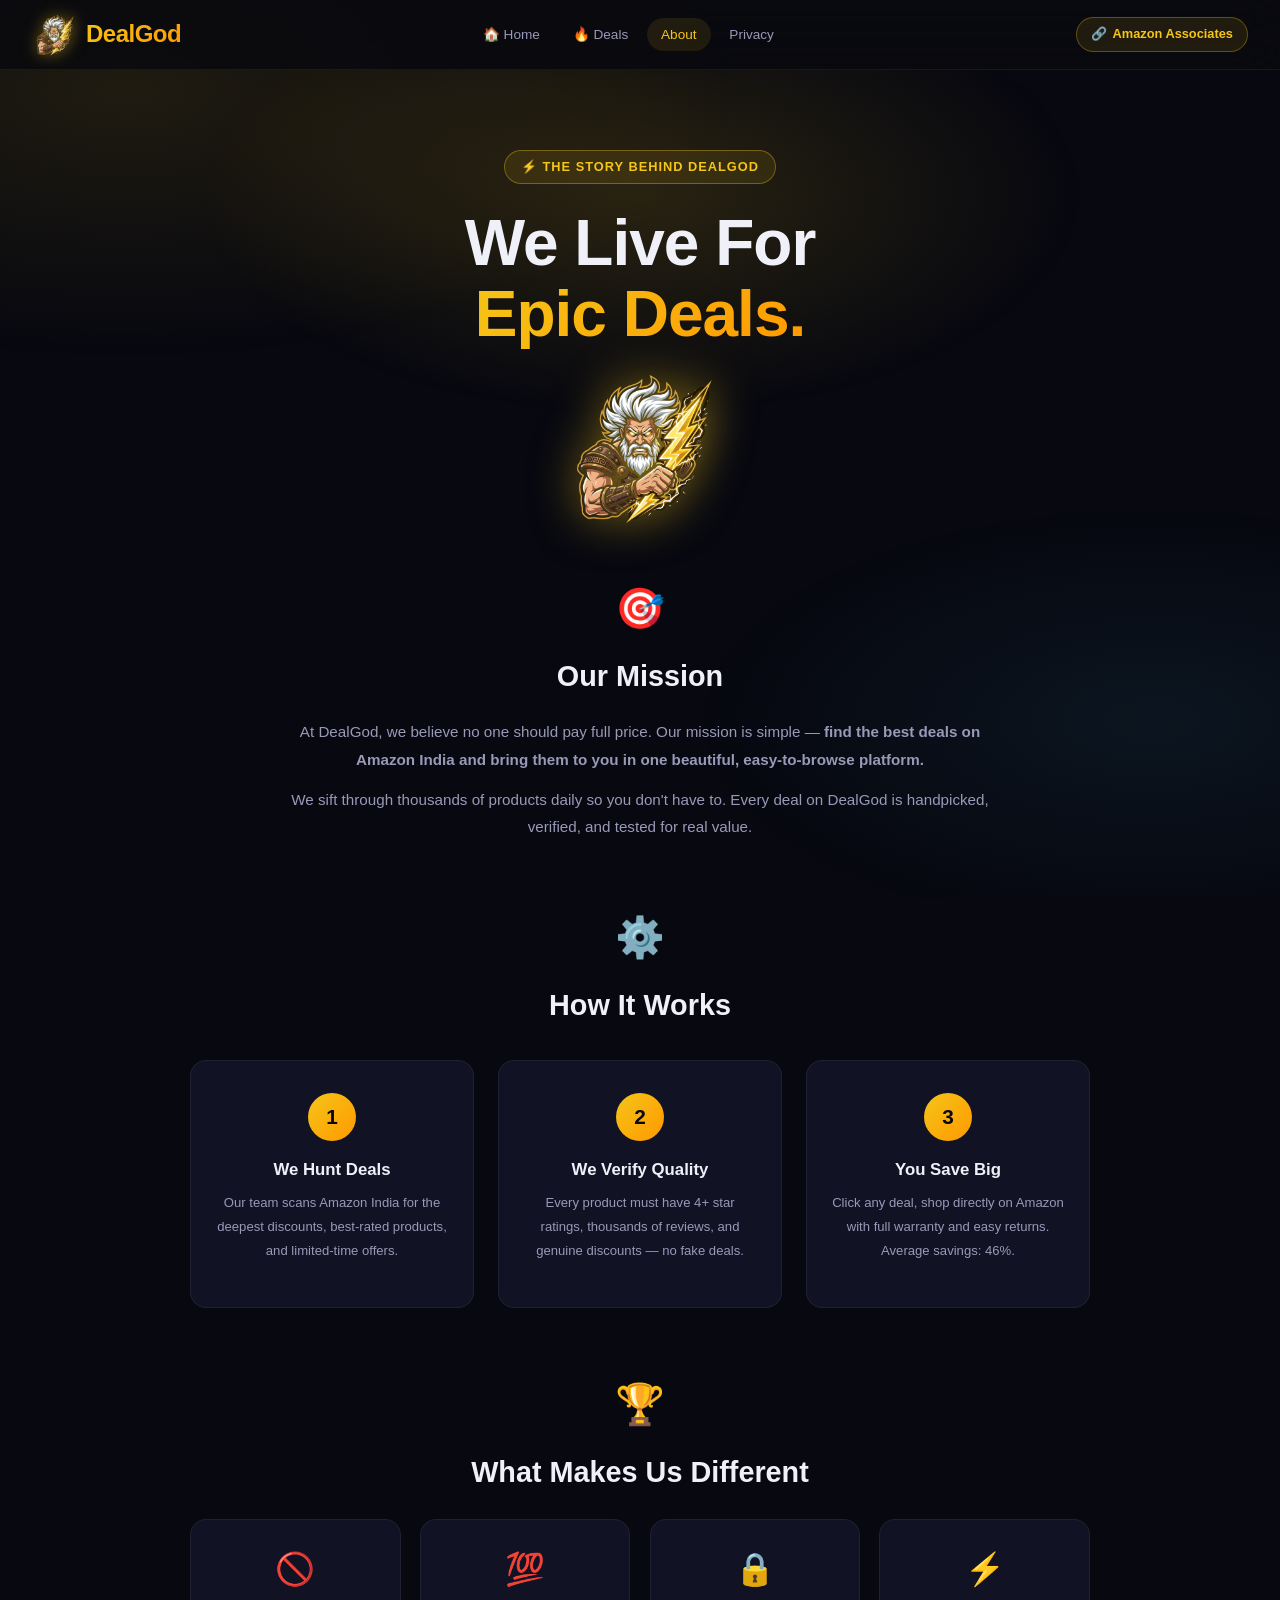
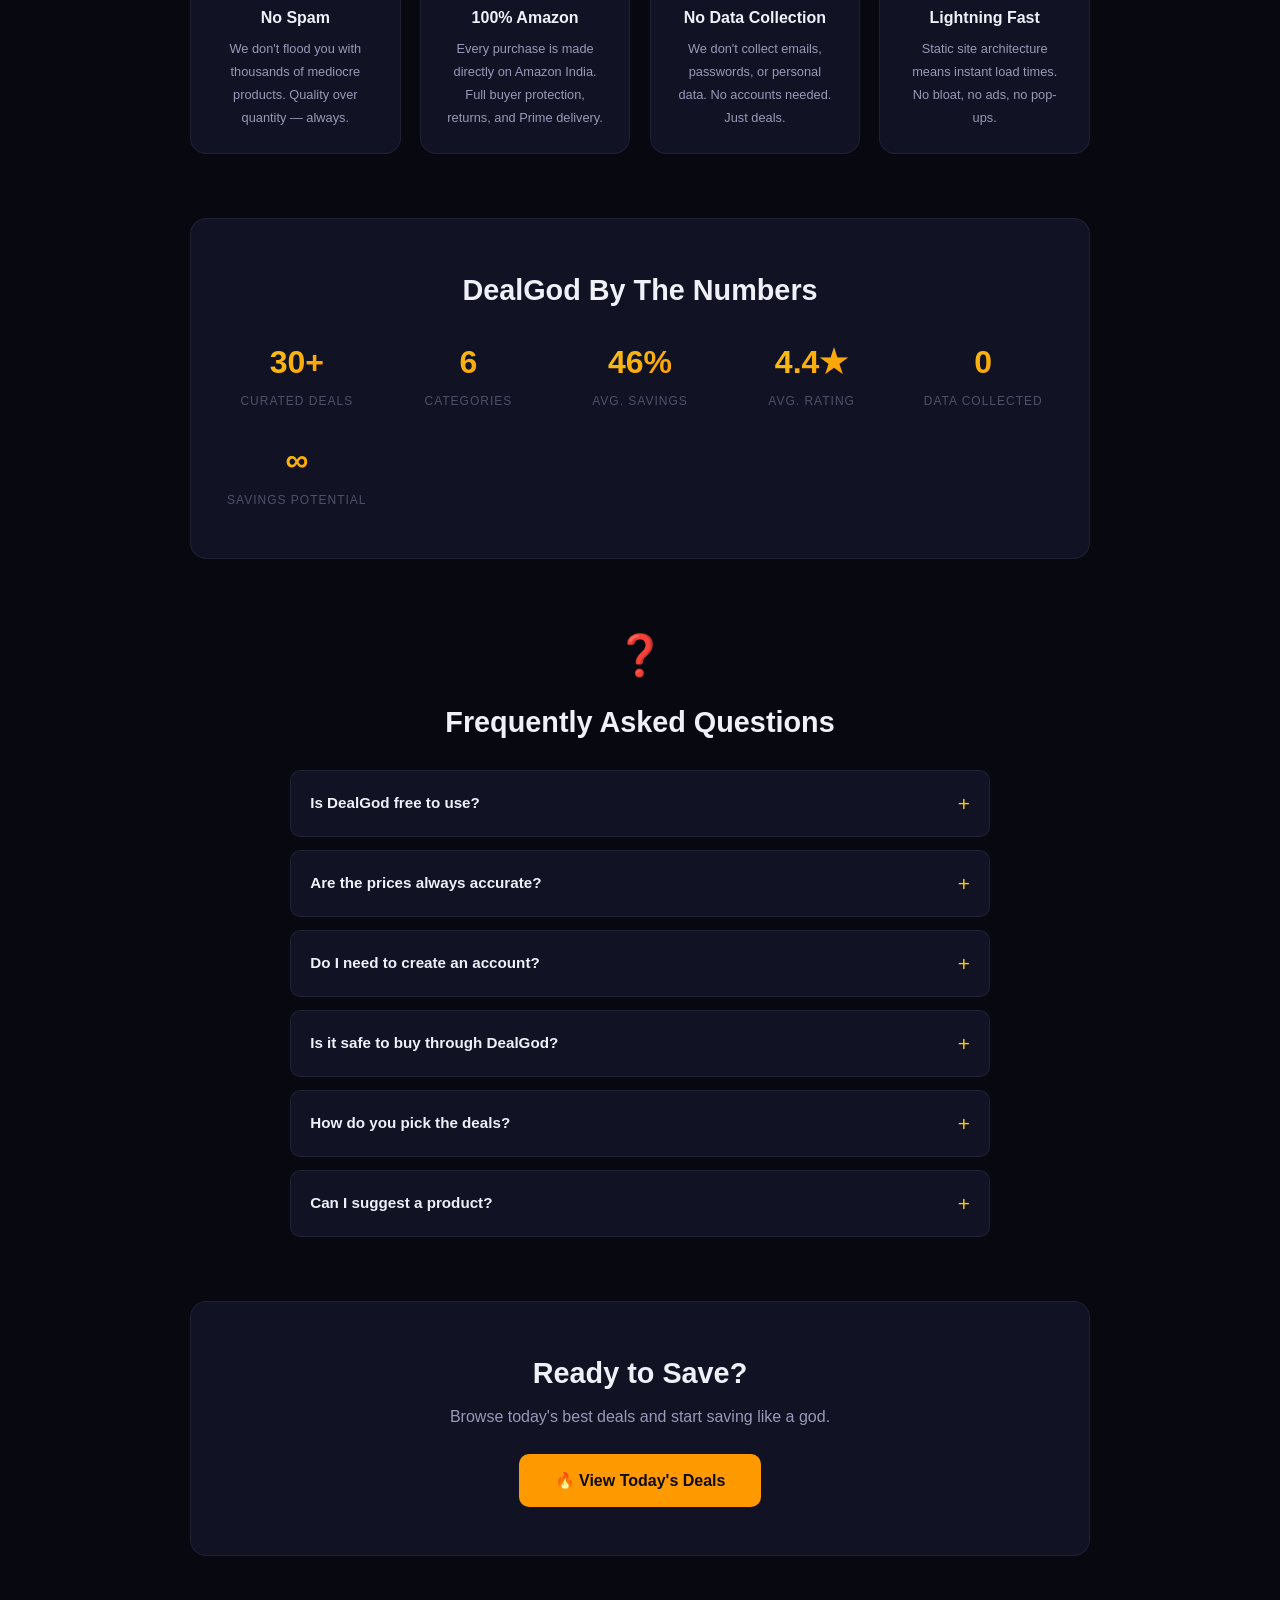
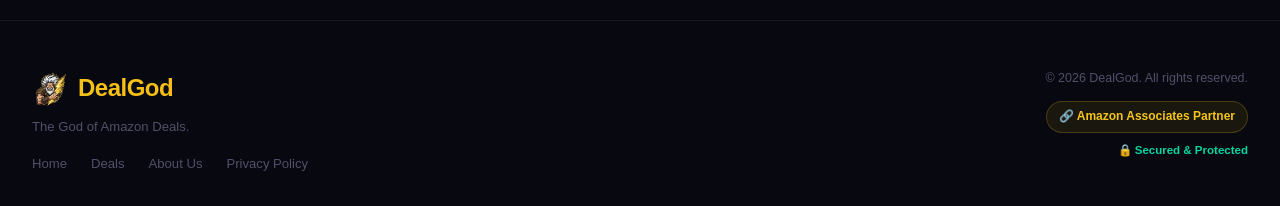
==== about.html @ 2bf0637d "Initial commit" ====
<!DOCTYPE html>
<html lang="en">
<head>
  <meta charset="UTF-8" />
  <meta name="viewport" content="width=device-width, initial-scale=1.0" />

  <!-- SECURITY HEADERS -->
  <meta http-equiv="X-Content-Type-Options" content="nosniff" />
  <meta http-equiv="X-Frame-Options" content="DENY" />
  <meta http-equiv="X-XSS-Protection" content="1; mode=block" />
  <meta name="referrer" content="strict-origin-when-cross-origin" />
  <meta http-equiv="Content-Security-Policy" content="
    default-src 'self';
    script-src 'self' 'unsafe-inline';
    style-src 'self' 'unsafe-inline' https://fonts.googleapis.com;
    font-src https://fonts.gstatic.com;
    img-src 'self' https://m.media-amazon.com https://placehold.co data:;
    object-src 'none';
    frame-src 'none';
    base-uri 'self';
  " />

  <title>About Us – DealGod</title>
  <meta name="description" content="About DealGod – India's #1 Amazon deals platform. Learn who we are, our mission, and how we find the best deals." />
  <meta name="robots" content="index, follow" />

  <link rel="icon" type="image/png" href="logo.png" />
  <link rel="stylesheet" href="style.css" />
</head>
<body>

  <!-- NAVIGATION -->
  <nav class="navbar" role="navigation">
    <div class="nav-inner">
      <a href="index.html" class="nav-brand" aria-label="DealGod Home">
        <div class="nav-logo-icon">
          <img src="logo.png" alt="DealGod" class="nav-logo-img" />
        </div>
        <span class="nav-brand-name">DealGod</span>
      </a>
      <div class="nav-links">
        <a href="index.html" class="nav-link">🏠 Home</a>
        <a href="index.html#products" class="nav-link">🔥 Deals</a>
        <a href="about.html" class="nav-link active">About</a>
        <a href="privacy.html" class="nav-link">Privacy</a>
      </div>
      <div class="nav-tag-badge" aria-label="Amazon Associates">
        <span>🔗</span>
        Amazon Associates
      </div>
    </div>
  </nav>

  <!-- ABOUT HERO -->
  <header class="about-hero">
    <div class="hero-glow" aria-hidden="true"></div>
    <div class="about-hero-content">
      <div class="hero-eyebrow">⚡ The Story Behind DealGod</div>
      <h1 class="hero-title">We Live For<br /><span>Epic Deals.</span></h1>
      <div class="hero-mascot" style="margin-top:1rem;">
        <img src="logo.png" alt="DealGod Zeus" class="hero-mascot-img" />
      </div>
    </div>
  </header>

  <!-- ABOUT CONTENT -->
  <main class="about-page">
    <div class="about-inner">

      <!-- Our Mission -->
      <section class="about-section">
        <div class="about-section-icon">🎯</div>
        <h2>Our Mission</h2>
        <p>At DealGod, we believe no one should pay full price. Our mission is simple — <strong>find the best deals on Amazon India and bring them to you in one beautiful, easy-to-browse platform.</strong></p>
        <p>We sift through thousands of products daily so you don't have to. Every deal on DealGod is handpicked, verified, and tested for real value.</p>
      </section>

      <!-- How It Works -->
      <section class="about-section">
        <div class="about-section-icon">⚙️</div>
        <h2>How It Works</h2>
        <div class="how-it-works-grid">
          <div class="hiw-step">
            <div class="hiw-number">1</div>
            <h3>We Hunt Deals</h3>
            <p>Our team scans Amazon India for the deepest discounts, best-rated products, and limited-time offers.</p>
          </div>
          <div class="hiw-step">
            <div class="hiw-number">2</div>
            <h3>We Verify Quality</h3>
            <p>Every product must have 4+ star ratings, thousands of reviews, and genuine discounts — no fake deals.</p>
          </div>
          <div class="hiw-step">
            <div class="hiw-number">3</div>
            <h3>You Save Big</h3>
            <p>Click any deal, shop directly on Amazon with full warranty and easy returns. Average savings: 46%.</p>
          </div>
        </div>
      </section>

      <!-- What Makes Us Different -->
      <section class="about-section">
        <div class="about-section-icon">🏆</div>
        <h2>What Makes Us Different</h2>
        <div class="diff-grid">
          <div class="diff-card">
            <span class="diff-emoji">🚫</span>
            <h3>No Spam</h3>
            <p>We don't flood you with thousands of mediocre products. Quality over quantity — always.</p>
          </div>
          <div class="diff-card">
            <span class="diff-emoji">💯</span>
            <h3>100% Amazon</h3>
            <p>Every purchase is made directly on Amazon India. Full buyer protection, returns, and Prime delivery.</p>
          </div>
          <div class="diff-card">
            <span class="diff-emoji">🔒</span>
            <h3>No Data Collection</h3>
            <p>We don't collect emails, passwords, or personal data. No accounts needed. Just deals.</p>
          </div>
          <div class="diff-card">
            <span class="diff-emoji">⚡</span>
            <h3>Lightning Fast</h3>
            <p>Static site architecture means instant load times. No bloat, no ads, no pop-ups.</p>
          </div>
        </div>
      </section>

      <!-- Stats -->
      <section class="about-section about-stats-section">
        <h2>DealGod By The Numbers</h2>
        <div class="about-stats">
          <div class="about-stat">
            <span class="about-stat-val">30+</span>
            <span class="about-stat-label">Curated Deals</span>
          </div>
          <div class="about-stat">
            <span class="about-stat-val">6</span>
            <span class="about-stat-label">Categories</span>
          </div>
          <div class="about-stat">
            <span class="about-stat-val">46%</span>
            <span class="about-stat-label">Avg. Savings</span>
          </div>
          <div class="about-stat">
            <span class="about-stat-val">4.4★</span>
            <span class="about-stat-label">Avg. Rating</span>
          </div>
          <div class="about-stat">
            <span class="about-stat-val">0</span>
            <span class="about-stat-label">Data Collected</span>
          </div>
          <div class="about-stat">
            <span class="about-stat-val">∞</span>
            <span class="about-stat-label">Savings Potential</span>
          </div>
        </div>
      </section>

      <!-- FAQ -->
      <section class="about-section">
        <div class="about-section-icon">❓</div>
        <h2>Frequently Asked Questions</h2>
        <div class="faq-list">
          <details class="faq-item">
            <summary>Is DealGod free to use?</summary>
            <p>Absolutely! DealGod is 100% free. We earn a small commission from Amazon when you make a purchase through our links — at no extra cost to you.</p>
          </details>
          <details class="faq-item">
            <summary>Are the prices always accurate?</summary>
            <p>Prices on DealGod are approximate. Amazon changes prices frequently, so the actual price may differ slightly. Always check the final price on Amazon before purchasing.</p>
          </details>
          <details class="faq-item">
            <summary>Do I need to create an account?</summary>
            <p>No! DealGod has no accounts, no sign-ups, and no passwords. Just browse and shop.</p>
          </details>
          <details class="faq-item">
            <summary>Is it safe to buy through DealGod?</summary>
            <p>100% safe. You're buying directly from Amazon India with full buyer protection, easy returns, and warranty coverage. DealGod never handles your money or personal information.</p>
          </details>
          <details class="faq-item">
            <summary>How do you pick the deals?</summary>
            <p>We manually curate every deal based on: discount percentage, product rating, number of reviews, brand reliability, and real value to the customer.</p>
          </details>
          <details class="faq-item">
            <summary>Can I suggest a product?</summary>
            <p>We'd love to hear from you! Reach out via our social media channels or email to suggest products you'd like featured.</p>
          </details>
        </div>
      </section>

      <!-- CTA -->
      <section class="about-cta">
        <h2>Ready to Save?</h2>
        <p>Browse today's best deals and start saving like a god.</p>
        <a href="index.html" class="btn-buy about-cta-btn">🔥 View Today's Deals</a>
      </section>

    </div>
  </main>

  <!-- FOOTER -->
  <footer role="contentinfo">
    <div class="footer-inner">
      <div class="footer-left">
        <div class="footer-brand-name">
          <img src="logo.png" alt="DealGod" class="footer-logo-img" />
          DealGod
        </div>
        <p class="footer-tagline">The God of Amazon Deals.</p>
        <nav class="footer-links" aria-label="Footer navigation">
          <a href="index.html">Home</a>
          <a href="index.html#products">Deals</a>
          <a href="about.html">About Us</a>
          <a href="privacy.html">Privacy Policy</a>
        </nav>
      </div>
      <div class="footer-right">
        <p class="footer-copy">&copy; <span id="footer-year"></span> DealGod. All rights reserved.</p>
        <div class="footer-amazon-badge">🔗 Amazon Associates Partner</div>
        <p class="footer-security">🔒 Secured & Protected</p>
      </div>
    </div>
  </footer>

  <script>
    document.getElementById('footer-year').textContent = new Date().getFullYear();
  </script>
</body>
</html>
---- style.css ----
/* ================================================================
   DEALSHUB - AMAZON ASSOCIATES SHOWCASE
   Premium Design System
   ================================================================ */

@import url('https://fonts.googleapis.com/css2?family=Outfit:wght@300;400;500;600;700;800;900&family=Inter:wght@300;400;500;600;700&display=swap');

/* ---- CSS Custom Properties ---- */
:root {
  /* Colors */
  --bg-primary: #070810;
  --bg-secondary: #0d0e1c;
  --bg-card: #111224;
  --bg-card-hover: #181930;
  --border-color: rgba(255, 255, 255, 0.06);
  --border-hover: rgba(255, 200, 50, 0.45);

  --accent-primary: #f5c518;   /* IMDb gold — electric, bold */
  --accent-secondary: #4cc9f0; /* electric cyan */
  --accent-gold: #f5c518;
  --accent-green: #06d6a0;
  --accent-blue: #4cc9f0;
  --accent-red: #ff4757;

  --text-primary: #f0f0f8;
  --text-secondary: #9999b8;
  --text-muted: #50506a;

  /* Amazon orange */
  --amazon-orange: #ff9900;
  --amazon-orange-light: #ffb347;

  /* Gradients */
  --gradient-hero: linear-gradient(135deg, #070810 0%, #12102a 50%, #070810 100%);
  --gradient-accent: linear-gradient(135deg, #f5c518, #ff9900);
  --gradient-card: linear-gradient(145deg, rgba(245,197,24,0.06), rgba(76,201,240,0.04));
  --gradient-badge-best: linear-gradient(135deg, #ff9900, #ff6b00);
  --gradient-badge-deal: linear-gradient(135deg, #06d6a0, #028090);
  --gradient-badge-top: linear-gradient(135deg, #f5c518, #e67e22);

  /* Shadows */
  --shadow-card: 0 4px 32px rgba(0, 0, 0, 0.5);
  --shadow-card-hover: 0 16px 60px rgba(245, 197, 24, 0.18);
  --shadow-glow: 0 0 40px rgba(245, 197, 24, 0.12);

  /* Sizes */
  --nav-height: 70px;
  --border-radius: 16px;
  --border-radius-sm: 10px;
  --border-radius-pill: 50px;

  /* Transitions */
  --transition-fast: 0.18s cubic-bezier(0.4, 0, 0.2, 1);
  --transition-smooth: 0.3s cubic-bezier(0.4, 0, 0.2, 1);
  --transition-bounce: 0.4s cubic-bezier(0.34, 1.56, 0.64, 1);
}

/* ---- Light Mode ---- */
[data-theme="light"] {
  --bg-primary: #f5f5fa;
  --bg-secondary: #eeeef4;
  --bg-card: #ffffff;
  --bg-card-hover: #f8f8fc;
  --border-color: rgba(0, 0, 0, 0.08);
  --border-hover: rgba(200, 150, 0, 0.5);
  --text-primary: #1a1a2e;
  --text-secondary: #555570;
  --text-muted: #8888a0;
  --shadow-card: 0 2px 16px rgba(0, 0, 0, 0.06);
  --shadow-card-hover: 0 8px 32px rgba(245, 197, 24, 0.15);
  --gradient-hero: linear-gradient(135deg, #f5f5fa 0%, #e8e6f0 50%, #f5f5fa 100%);
}

[data-theme="light"] body {
  color: var(--text-primary);
}

[data-theme="light"] .hero-glow {
  opacity: 0.15;
}

[data-theme="light"] .hero-mascot-img {
  filter: drop-shadow(0 8px 24px rgba(0, 0, 0, 0.2)) contrast(1.1) brightness(0.95);
}

/* ---- Reset & Base ---- */
*, *::before, *::after {
  margin: 0;
  padding: 0;
  box-sizing: border-box;
}

html {
  scroll-behavior: smooth;
}

body {
  font-family: 'Inter', sans-serif;
  background-color: var(--bg-primary);
  color: var(--text-primary);
  line-height: 1.6;
  overflow-x: hidden;
  min-height: 100vh;
}

/* ---- Scrollbar ---- */
::-webkit-scrollbar { width: 8px; }
::-webkit-scrollbar-track { background: var(--bg-secondary); }
::-webkit-scrollbar-thumb { background: var(--accent-primary); border-radius: 4px; }
::-webkit-scrollbar-thumb:hover { background: #9b82ff; }

/* ---- Background Mesh ---- */
body::before {
  content: '';
  position: fixed;
  inset: 0;
  background:
    radial-gradient(ellipse 80% 50% at 10% 10%, rgba(245, 197, 24, 0.10) 0%, transparent 60%),
    radial-gradient(ellipse 60% 40% at 90% 80%, rgba(76, 201, 240, 0.07) 0%, transparent 60%);
  pointer-events: none;
  z-index: 0;
}

/* ================================================================
   NAVIGATION
   ================================================================ */
.navbar {
  position: sticky;
  top: 0;
  z-index: 1000;
  height: var(--nav-height);
  display: flex;
  align-items: center;
  padding: 0 2rem;
  background: rgba(10, 10, 15, 0.85);
  backdrop-filter: blur(20px);
  -webkit-backdrop-filter: blur(20px);
  border-bottom: 1px solid var(--border-color);
}

.nav-inner {
  width: 100%;
  max-width: 1400px;
  margin: 0 auto;
  display: flex;
  align-items: center;
  justify-content: space-between;
  gap: 2rem;
}

.nav-brand {
  display: flex;
  align-items: center;
  gap: 10px;
  text-decoration: none;
}

.nav-logo-icon {
  width: 44px;
  height: 44px;
  display: flex;
  align-items: center;
  justify-content: center;
  background: transparent;
  flex-shrink: 0;
  filter: drop-shadow(0 0 8px rgba(245, 197, 24, 0.5));
}

.nav-logo-img {
  width: 100%;
  height: 100%;
  object-fit: contain;
  display: block;
}

.nav-brand-name {
  font-family: 'Outfit', sans-serif;
  font-size: 1.5rem;
  font-weight: 800;
  background: var(--gradient-accent);
  -webkit-background-clip: text;
  -webkit-text-fill-color: transparent;
  background-clip: text;
  letter-spacing: -0.5px;
}

.nav-links {
  display: flex;
  align-items: center;
  gap: 0.3rem;
}

.nav-link {
  padding: 6px 14px;
  color: var(--text-secondary);
  text-decoration: none;
  font-size: 0.85rem;
  font-weight: 500;
  border-radius: var(--border-radius-pill);
  transition: var(--transition-smooth);
  white-space: nowrap;
}

.nav-link:hover {
  color: var(--accent-gold);
  background: rgba(245, 197, 24, 0.08);
}

.nav-search {
  flex: 1;
  max-width: 500px;
  position: relative;
}

.nav-search-input {
  width: 100%;
  padding: 10px 20px 10px 44px;
  background: rgba(255, 255, 255, 0.05);
  border: 1px solid var(--border-color);
  border-radius: var(--border-radius-pill);
  color: var(--text-primary);
  font-size: 0.9rem;
  font-family: 'Inter', sans-serif;
  transition: var(--transition-smooth);
  outline: none;
}

.nav-search-input::placeholder { color: var(--text-muted); }
.nav-search-input:focus {
  background: rgba(120, 90, 255, 0.08);
  border-color: var(--accent-primary);
  box-shadow: 0 0 0 3px rgba(120, 90, 255, 0.15);
}

.nav-search-icon {
  position: absolute;
  left: 14px;
  top: 50%;
  transform: translateY(-50%);
  color: var(--text-muted);
  font-size: 1rem;
  pointer-events: none;
}

.nav-tag-badge {
  padding: 6px 14px;
  background: rgba(245, 197, 24, 0.1);
  border: 1px solid rgba(245, 197, 24, 0.3);
  border-radius: var(--border-radius-pill);
  color: var(--accent-gold);
  font-size: 0.8rem;
  font-weight: 600;
  white-space: nowrap;
  display: flex;
  align-items: center;
  gap: 6px;
}

/* ================================================================
   HERO SECTION
   ================================================================ */
.hero {
  position: relative;
  z-index: 1;
  padding: 6rem 2rem 5rem;
  text-align: center;
  overflow: hidden;
}

.hero-glow {
  position: absolute;
  top: -20%;
  left: 50%;
  transform: translateX(-50%);
  width: 900px;
  height: 450px;
  background: radial-gradient(ellipse, rgba(245, 197, 24, 0.14) 0%, transparent 70%);
  pointer-events: none;
}

.hero-content {
  max-width: 800px;
  margin: 0 auto;
  position: relative;
  z-index: 2;
}

.hero-eyebrow {
  display: inline-flex;
  align-items: center;
  gap: 8px;
  padding: 6px 16px;
  background: rgba(245, 197, 24, 0.1);
  border: 1px solid rgba(245, 197, 24, 0.35);
  border-radius: var(--border-radius-pill);
  font-size: 0.8rem;
  font-weight: 600;
  color: var(--accent-gold);
  letter-spacing: 1px;
  text-transform: uppercase;
  margin-bottom: 1.5rem;
  animation: fadeInDown 0.6s ease both;
}

.hero-title {
  font-family: 'Outfit', sans-serif;
  font-size: clamp(2.4rem, 5vw, 4rem);
  font-weight: 900;
  line-height: 1.1;
  letter-spacing: -1px;
  margin-bottom: 1.2rem;
  animation: fadeInUp 0.7s ease 0.1s both;
}

.hero-title span {
  background: var(--gradient-accent);
  -webkit-background-clip: text;
  -webkit-text-fill-color: transparent;
  background-clip: text;
}

/* Zeus Mascot */
.hero-mascot {
  margin: 1.5rem auto 0;
  width: 160px;
  height: 160px;
  animation: floatMascot 3s ease-in-out infinite, fadeInUp 0.7s ease 0.15s both;
}

.hero-mascot-img {
  width: 100%;
  height: 100%;
  object-fit: contain;
  filter: drop-shadow(0 0 24px rgba(245, 197, 24, 0.6));
}

@keyframes floatMascot {
  0%, 100% { transform: translateY(0); }
  50% { transform: translateY(-10px); }
}

.hero-subtitle {
  font-size: 1.1rem;
  color: var(--text-secondary);
  max-width: 520px;
  margin: 0 auto 2.5rem;
  animation: fadeInUp 0.7s ease 0.2s both;
}

.hero-stats {
  display: flex;
  justify-content: center;
  gap: 2.5rem;
  flex-wrap: wrap;
  animation: fadeInUp 0.7s ease 0.35s both;
}

.hero-stat {
  display: flex;
  flex-direction: column;
  align-items: center;
  gap: 2px;
}

.hero-stat-value {
  font-family: 'Outfit', sans-serif;
  font-size: 1.8rem;
  font-weight: 800;
  background: var(--gradient-accent);
  -webkit-background-clip: text;
  -webkit-text-fill-color: transparent;
  background-clip: text;
}

.hero-stat-label {
  font-size: 0.78rem;
  color: var(--text-muted);
  text-transform: uppercase;
  letter-spacing: 1px;
  font-weight: 500;
}

/* Hero Badges */
.hero-badges {
  display: flex;
  justify-content: center;
  gap: 1rem;
  flex-wrap: wrap;
  margin-top: 2rem;
  animation: fadeInUp 0.7s ease 0.45s both;
}

.hero-badge {
  padding: 8px 18px;
  background: rgba(245, 197, 24, 0.08);
  border: 1px solid rgba(245, 197, 24, 0.2);
  border-radius: var(--border-radius-pill);
  font-size: 0.82rem;
  font-weight: 600;
  color: var(--text-primary);
  letter-spacing: 0.3px;
}

/* ================================================================
   WHY DEALGOD SECTION
   ================================================================ */
.why-section {
  position: relative;
  z-index: 1;
  padding: 4rem 2rem;
}

.why-inner {
  max-width: 1100px;
  margin: 0 auto;
}

.why-title {
  font-family: 'Outfit', sans-serif;
  font-size: clamp(1.5rem, 3vw, 2rem);
  font-weight: 800;
  text-align: center;
  margin-bottom: 2.5rem;
  color: var(--text-primary);
}

.why-title span {
  background: var(--gradient-accent);
  -webkit-background-clip: text;
  -webkit-text-fill-color: transparent;
  background-clip: text;
}

.why-grid {
  display: grid;
  grid-template-columns: repeat(auto-fit, minmax(230px, 1fr));
  gap: 1.2rem;
}

.why-card {
  background: var(--bg-card);
  border: 1px solid var(--border-color);
  border-radius: var(--border-radius);
  padding: 1.8rem 1.5rem;
  text-align: center;
  transition: var(--transition-smooth);
}

.why-card:hover {
  border-color: var(--border-hover);
  box-shadow: var(--shadow-card-hover);
  transform: translateY(-4px);
}

.why-icon {
  font-size: 2.2rem;
  margin-bottom: 0.8rem;
}

.why-card h3 {
  font-family: 'Outfit', sans-serif;
  font-size: 1.05rem;
  font-weight: 700;
  color: var(--text-primary);
  margin-bottom: 0.5rem;
}

.why-card p {
  font-size: 0.82rem;
  color: var(--text-secondary);
  line-height: 1.6;
}

/* ================================================================
   DEALS SECTION HEADER
   ================================================================ */
.deals-section-header {
  text-align: center;
  margin-bottom: 2rem;
  padding-bottom: 1.5rem;
  border-bottom: 1px solid var(--border-color);
}

.deals-title {
  font-family: 'Outfit', sans-serif;
  font-size: clamp(1.4rem, 3vw, 1.8rem);
  font-weight: 800;
  color: var(--text-primary);
  margin-bottom: 0.4rem;
}

.deals-subtitle {
  font-size: 0.9rem;
  color: var(--text-secondary);
}

/* ================================================================
   FILTER BAR
   ================================================================ */
.filter-section {
  position: relative;
  z-index: 1;
  padding: 0 2rem 2.5rem;
}

.filter-inner {
  max-width: 1400px;
  margin: 0 auto;
  display: flex;
  align-items: center;
  gap: 1rem;
  flex-wrap: wrap;
}

.filter-label {
  font-size: 0.82rem;
  font-weight: 600;
  color: var(--text-muted);
  text-transform: uppercase;
  letter-spacing: 1px;
  white-space: nowrap;
}

.filter-chips {
  display: flex;
  gap: 0.6rem;
  flex-wrap: wrap;
}

.filter-chip {
  padding: 7px 18px;
  background: rgba(255, 255, 255, 0.04);
  border: 1px solid var(--border-color);
  border-radius: var(--border-radius-pill);
  color: var(--text-secondary);
  font-size: 0.85rem;
  font-weight: 500;
  cursor: pointer;
  transition: var(--transition-smooth);
  user-select: none;
  font-family: 'Inter', sans-serif;
}

.filter-chip:hover {
  background: rgba(120, 90, 255, 0.1);
  border-color: rgba(120, 90, 255, 0.4);
  color: var(--text-primary);
}

.filter-chip.active {
  background: var(--gradient-accent);
  border-color: transparent;
  color: #070810;
  font-weight: 700;
  box-shadow: 0 4px 20px rgba(245, 197, 24, 0.4);
}

/* ================================================================
   PRODUCT GRID
   ================================================================ */
.products-section {
  position: relative;
  z-index: 1;
  padding: 0 2rem 5rem;
}

.products-inner {
  max-width: 1400px;
  margin: 0 auto;
}

.products-header {
  display: flex;
  align-items: center;
  justify-content: space-between;
  margin-bottom: 2rem;
  flex-wrap: wrap;
  gap: 1rem;
}

.products-count {
  font-size: 0.88rem;
  color: var(--text-muted);
}

.products-count strong {
  color: var(--text-primary);
  font-weight: 600;
}

/* ---- Sort Controls ---- */
.sort-controls {
  display: flex;
  align-items: center;
  gap: 0.6rem;
}

.sort-label {
  font-size: 0.82rem;
  color: var(--text-muted);
  font-weight: 500;
}

.sort-select {
  padding: 7px 14px;
  background: rgba(255, 255, 255, 0.05);
  border: 1px solid var(--border-color);
  border-radius: var(--border-radius-sm);
  color: var(--text-primary);
  font-size: 0.83rem;
  font-family: 'Inter', sans-serif;
  cursor: pointer;
  outline: none;
  transition: var(--transition-smooth);
  -webkit-appearance: none;
  appearance: none;
  padding-right: 30px;
  background-image: url("data:image/svg+xml,%3Csvg xmlns='http://www.w3.org/2000/svg' width='12' height='12' viewBox='0 0 24 24' fill='none' stroke='%239999b3' stroke-width='2'%3E%3Cpolyline points='6 9 12 15 18 9'/%3E%3C/svg%3E");
  background-repeat: no-repeat;
  background-position: right 10px center;
}

.sort-select:focus, .sort-select:hover {
  border-color: var(--accent-primary);
  background-color: rgba(120, 90, 255, 0.08);
}

.sort-select option {
  background: #1e1e2a;
  color: var(--text-primary);
}

.product-grid {
  display: grid;
  grid-template-columns: repeat(auto-fill, minmax(280px, 1fr));
  gap: 1.5rem;
}

/* ---- Product Card ---- */
.product-card {
  background: var(--bg-card);
  border: 1px solid var(--border-color);
  border-radius: var(--border-radius);
  overflow: hidden;
  display: flex;
  flex-direction: column;
  cursor: default;
  transition: var(--transition-smooth);
  position: relative;
  opacity: 0;
  transform: translateY(24px);
}

.product-card.visible {
  opacity: 1;
  transform: translateY(0);
  transition: opacity 0.5s ease, transform 0.5s ease, box-shadow var(--transition-smooth), border-color var(--transition-smooth), background var(--transition-smooth);
}

.product-card:hover {
  border-color: var(--border-hover);
  box-shadow: var(--shadow-card-hover);
  background: var(--bg-card-hover);
  transform: translateY(-4px) !important;
}

/* Card image */
.card-image-wrap {
  position: relative;
  width: 100%;
  padding-top: 65%;
  background: linear-gradient(145deg, #1a1a28, #22223a);
  overflow: hidden;
}

/* Skeleton shimmer while image loads */
.card-image-wrap::before {
  content: '';
  position: absolute;
  inset: 0;
  background: linear-gradient(90deg, transparent 0%, rgba(255,255,255,0.04) 50%, transparent 100%);
  background-size: 200% 100%;
  animation: shimmer 1.6s infinite;
  z-index: 0;
}

@keyframes shimmer {
  0%   { background-position: -200% 0; }
  100% { background-position:  200% 0; }
}

.card-image {
  position: absolute;
  inset: 0;
  width: 100%;
  height: 100%;
  object-fit: contain;
  padding: 0.85rem;
  transition: transform 0.45s ease, opacity 0.3s ease;
  z-index: 1;
  opacity: 0;
}

.card-image.loaded {
  opacity: 1;
}

.product-card:hover .card-image {
  transform: scale(1.07);
}

/* Badge */
.card-badge {
  position: absolute;
  top: 12px;
  left: 12px;
  padding: 4px 10px;
  border-radius: var(--border-radius-pill);
  font-size: 0.7rem;
  font-weight: 700;
  text-transform: uppercase;
  letter-spacing: 0.5px;
  z-index: 2;
}

.badge-best-seller  { background: var(--gradient-badge-best); color: #fff; }
.badge-deal-of-the-day { background: var(--gradient-badge-deal); color: #fff; }
.badge-top-pick     { background: var(--gradient-badge-top); color: #fff; }
.badge-editor-s-choice { background: linear-gradient(135deg, #ffd166, #ef8c2f); color: #1a1a0a; }
.badge-great-value  { background: linear-gradient(135deg, #4cc9f0, #4361ee); color: #fff; }
.badge-trending     { background: linear-gradient(135deg, #ff6b9d, #c9184a); color: #fff; }
.badge-popular      { background: linear-gradient(135deg, #06d6a0, #028090); color: #fff; }
.badge-new-arrival  { background: linear-gradient(135deg, #785aff, #c77dff); color: #fff; }
.badge-bestseller   { background: var(--gradient-badge-best); color: #fff; }

/* Discount tag */
.card-discount {
  position: absolute;
  top: 12px;
  right: 12px;
  background: rgba(6, 214, 160, 0.15);
  border: 1px solid rgba(6, 214, 160, 0.4);
  color: var(--accent-green);
  padding: 3px 9px;
  border-radius: var(--border-radius-pill);
  font-size: 0.72rem;
  font-weight: 700;
  z-index: 2;
}

/* Card body */
.card-body {
  padding: 1.2rem 1.2rem 0;
  display: flex;
  flex-direction: column;
  gap: 0.5rem;
  flex: 1;
}

.card-category {
  font-size: 0.7rem;
  font-weight: 700;
  text-transform: uppercase;
  letter-spacing: 1.2px;
  color: var(--accent-primary);
}

.card-title {
  font-family: 'Outfit', sans-serif;
  font-size: 1rem;
  font-weight: 700;
  color: var(--text-primary);
  line-height: 1.3;
  display: -webkit-box;
  -webkit-line-clamp: 2;
  -webkit-box-orient: vertical;
  overflow: hidden;
}

.card-desc {
  font-size: 0.8rem;
  color: var(--text-secondary);
  line-height: 1.5;
  display: -webkit-box;
  -webkit-line-clamp: 2;
  -webkit-box-orient: vertical;
  overflow: hidden;
}

/* Rating */
.card-rating {
  display: flex;
  align-items: center;
  gap: 8px;
}

.stars {
  display: flex;
  gap: 2px;
}

.star {
  font-size: 0.8rem;
  color: var(--text-muted);
}

.star.filled { color: var(--accent-gold); }
.star.half { color: var(--accent-gold); opacity: 0.6; }

.rating-score {
  font-size: 0.82rem;
  font-weight: 700;
  color: var(--accent-gold);
}

.rating-count {
  font-size: 0.75rem;
  color: var(--text-muted);
}

/* Price */
.card-price {
  display: flex;
  align-items: baseline;
  gap: 8px;
  flex-wrap: wrap;
}

.price-current {
  font-family: 'Outfit', sans-serif;
  font-size: 1.35rem;
  font-weight: 800;
  color: var(--text-primary);
}

.price-original {
  font-size: 0.85rem;
  color: var(--text-muted);
  text-decoration: line-through;
}

/* Card footer */
.card-footer {
  padding: 1rem 1.2rem 1.2rem;
  display: flex;
  gap: 0.75rem;
  align-items: center;
  margin-top: auto;
}

.btn-buy {
  flex: 1;
  display: flex;
  align-items: center;
  justify-content: center;
  gap: 8px;
  padding: 10px 16px;
  background: var(--amazon-orange);
  color: #0a0a0f;
  font-family: 'Inter', sans-serif;
  font-size: 0.85rem;
  font-weight: 700;
  border-radius: var(--border-radius-sm);
  text-decoration: none;
  border: none;
  cursor: pointer;
  transition: var(--transition-bounce);
}

.btn-buy:hover {
  background: var(--amazon-orange-light);
  transform: scale(1.03);
  box-shadow: 0 6px 24px rgba(255, 153, 0, 0.35);
}

.btn-buy:active { transform: scale(0.98); }

.btn-buy-icon { font-size: 1rem; }

.btn-wishlist {
  width: 40px;
  height: 40px;
  display: flex;
  align-items: center;
  justify-content: center;
  background: rgba(255, 255, 255, 0.05);
  border: 1px solid var(--border-color);
  border-radius: var(--border-radius-sm);
  cursor: pointer;
  transition: var(--transition-smooth);
  font-size: 1rem;
  color: var(--text-muted);
}

.btn-wishlist:hover {
  background: rgba(255, 107, 157, 0.12);
  border-color: rgba(255, 107, 157, 0.4);
  color: var(--accent-secondary);
  transform: scale(1.08);
}

.btn-wishlist.wishlisted {
  color: var(--accent-secondary);
  border-color: rgba(255, 107, 157, 0.4);
}

/* ================================================================
   EMPTY STATE
   ================================================================ */
.empty-state {
  text-align: center;
  padding: 5rem 2rem;
  display: none;
}

.empty-state.visible { display: block; }

.empty-icon {
  font-size: 4rem;
  margin-bottom: 1rem;
  opacity: 0.4;
}

.empty-state h3 {
  font-family: 'Outfit', sans-serif;
  font-size: 1.5rem;
  font-weight: 700;
  margin-bottom: 0.5rem;
  color: var(--text-secondary);
}

.empty-state p { color: var(--text-muted); }

/* ================================================================
   DISCLOSURE BANNER
   ================================================================ */
.disclosure-banner {
  position: relative;
  z-index: 1;
  padding: 1.2rem 2rem;
  background: rgba(255, 153, 0, 0.05);
  border-top: 1px solid rgba(255, 153, 0, 0.12);
  border-bottom: 1px solid rgba(255, 153, 0, 0.12);
  text-align: center;
}

.disclosure-banner p {
  font-size: 0.78rem;
  color: var(--text-muted);
  max-width: 800px;
  margin: 0 auto;
  line-height: 1.7;
}

.disclosure-banner a {
  color: var(--amazon-orange);
  text-decoration: none;
}

/* ================================================================
   FOOTER
   ================================================================ */
footer {
  position: relative;
  z-index: 1;
  padding: 3rem 2rem 2rem;
  border-top: 1px solid var(--border-color);
}

.footer-inner {
  max-width: 1400px;
  margin: 0 auto;
  display: grid;
  grid-template-columns: 1fr auto;
  gap: 2rem;
  align-items: start;
}

.footer-brand-name {
  font-family: 'Outfit', sans-serif;
  font-size: 1.5rem;
  font-weight: 800;
  background: var(--gradient-accent);
  -webkit-background-clip: text;
  -webkit-text-fill-color: transparent;
  background-clip: text;
  margin-bottom: 0.5rem;
  letter-spacing: -0.5px;
  display: flex;
  align-items: center;
  gap: 10px;
}

.footer-logo-img {
  width: 36px;
  height: 36px;
  object-fit: cover;
  border-radius: 8px;
  flex-shrink: 0;
}

.footer-tagline {
  font-size: 0.82rem;
  color: var(--text-muted);
  margin-bottom: 1rem;
}

.footer-links {
  display: flex;
  gap: 1.5rem;
  flex-wrap: wrap;
}

.footer-links a {
  font-size: 0.82rem;
  color: var(--text-muted);
  text-decoration: none;
  transition: color var(--transition-fast);
}

.footer-links a:hover { color: var(--accent-primary); }

.footer-right { text-align: right; }

.footer-copy {
  font-size: 0.78rem;
  color: var(--text-muted);
}

.footer-amazon-badge {
  display: inline-flex;
  align-items: center;
  gap: 6px;
  margin-top: 0.75rem;
  padding: 5px 12px;
  background: rgba(245, 197, 24, 0.08);
  border: 1px solid rgba(245, 197, 24, 0.22);
  border-radius: var(--border-radius-pill);
  font-size: 0.75rem;
  color: var(--accent-gold);
  font-weight: 600;
}

.footer-security {
  font-size: 0.72rem;
  color: var(--accent-green);
  margin-top: 0.5rem;
  font-weight: 600;
}

/* ================================================================
   SCROLL PROGRESS BAR
   ================================================================ */
.scroll-progress-container {
  position: fixed;
  top: 0;
  left: 0;
  width: 100%;
  height: 3px;
  z-index: 9999;
  background: transparent;
}

.scroll-progress {
  height: 100%;
  width: 0%;
  background: var(--gradient-accent);
  transition: width 0.1s linear;
  box-shadow: 0 0 8px rgba(245, 197, 24, 0.5);
}

/* ================================================================
   PRICE RANGE FILTER
   ================================================================ */
.price-chip {
  padding: 6px 14px;
  background: rgba(255, 255, 255, 0.04);
  border: 1px solid var(--border-color);
  border-radius: var(--border-radius-pill);
  color: var(--text-secondary);
  font-size: 0.8rem;
  font-weight: 500;
  cursor: pointer;
  transition: var(--transition-smooth);
  user-select: none;
  font-family: 'Inter', sans-serif;
}

.price-chip:hover {
  background: rgba(6, 214, 160, 0.1);
  border-color: rgba(6, 214, 160, 0.4);
  color: var(--text-primary);
}

.price-chip.active {
  background: linear-gradient(135deg, #06d6a0, #028090);
  border-color: transparent;
  color: #fff;
  font-weight: 700;
  box-shadow: 0 4px 20px rgba(6, 214, 160, 0.3);
}

/* ================================================================
   SHARE MENU
   ================================================================ */
.btn-share {
  width: 40px;
  height: 40px;
  display: flex;
  align-items: center;
  justify-content: center;
  background: rgba(255, 255, 255, 0.05);
  border: 1px solid var(--border-color);
  border-radius: var(--border-radius-sm);
  cursor: pointer;
  transition: var(--transition-smooth);
  font-size: 1rem;
  color: var(--text-muted);
}

.btn-share:hover {
  background: rgba(76, 201, 240, 0.12);
  border-color: rgba(76, 201, 240, 0.4);
  color: var(--accent-blue);
  transform: scale(1.08);
}

.share-menu {
  position: absolute;
  bottom: calc(100% + 8px);
  right: 0;
  background: var(--bg-card);
  border: 1px solid var(--border-color);
  border-radius: var(--border-radius-sm);
  box-shadow: var(--shadow-card);
  overflow: hidden;
  z-index: 100;
  min-width: 160px;
  animation: fadeInUp 0.2s ease;
}

.share-option {
  display: flex;
  align-items: center;
  gap: 8px;
  width: 100%;
  padding: 10px 14px;
  background: transparent;
  border: none;
  color: var(--text-primary);
  font-size: 0.82rem;
  font-family: 'Inter', sans-serif;
  cursor: pointer;
  transition: background 0.15s;
  text-align: left;
}

.share-option:hover {
  background: rgba(245, 197, 24, 0.1);
}

/* ================================================================
   RECENTLY VIEWED
   ================================================================ */
.recently-viewed-section {
  position: relative;
  z-index: 1;
  padding: 0 2rem 1.5rem;
}

.recently-viewed-inner {
  max-width: 1400px;
  margin: 0 auto;
}

.recently-viewed-title {
  font-family: 'Outfit', sans-serif;
  font-size: 1rem;
  font-weight: 700;
  color: var(--text-secondary);
  margin-bottom: 0.8rem;
}

.recent-scroller {
  display: flex;
  gap: 1rem;
  overflow-x: auto;
  padding-bottom: 0.5rem;
  scroll-snap-type: x mandatory;
  -webkit-overflow-scrolling: touch;
}

.recent-scroller::-webkit-scrollbar { height: 4px; }
.recent-scroller::-webkit-scrollbar-track { background: transparent; }
.recent-scroller::-webkit-scrollbar-thumb { background: var(--accent-primary); border-radius: 2px; }

.recent-card {
  flex-shrink: 0;
  width: 150px;
  background: var(--bg-card);
  border: 1px solid var(--border-color);
  border-radius: var(--border-radius-sm);
  padding: 0.8rem;
  text-decoration: none;
  transition: var(--transition-smooth);
  scroll-snap-align: start;
}

.recent-card:hover {
  border-color: var(--border-hover);
  transform: translateY(-2px);
  box-shadow: 0 4px 16px rgba(245, 197, 24, 0.15);
}

.recent-img-wrap {
  width: 100%;
  height: 80px;
  display: flex;
  align-items: center;
  justify-content: center;
  margin-bottom: 0.5rem;
}

.recent-img-wrap img {
  max-width: 100%;
  max-height: 100%;
  object-fit: contain;
}

.recent-title {
  font-size: 0.72rem;
  color: var(--text-primary);
  line-height: 1.3;
  margin-bottom: 0.3rem;
}

.recent-price {
  font-family: 'Outfit', sans-serif;
  font-size: 0.85rem;
  font-weight: 700;
  color: var(--accent-gold);
}

/* ================================================================
   DEAL COUNTDOWN TIMER
   ================================================================ */
.card-countdown {
  display: inline-flex;
  align-items: center;
  gap: 4px;
  padding: 4px 10px;
  background: rgba(245, 197, 24, 0.1);
  border: 1px solid rgba(245, 197, 24, 0.25);
  border-radius: var(--border-radius-pill);
  font-size: 0.72rem;
  font-weight: 600;
  color: var(--accent-gold);
  margin-top: 0.3rem;
}

.card-countdown.countdown-urgent {
  background: rgba(255, 71, 87, 0.12);
  border-color: rgba(255, 71, 87, 0.4);
  color: var(--accent-red);
  animation: pulse 1.5s ease-in-out infinite;
}

.countdown-expired {
  color: var(--text-muted);
}

/* ================================================================
   COOKIE CONSENT BANNER
   ================================================================ */
.cookie-banner {
  position: fixed;
  bottom: 0;
  left: 0;
  right: 0;
  z-index: 9998;
  background: rgba(10, 10, 15, 0.97);
  backdrop-filter: blur(20px);
  border-top: 1px solid var(--border-color);
  padding: 1rem 2rem;
  transform: translateY(100%);
  transition: transform 0.4s ease;
}

.cookie-banner.visible {
  transform: translateY(0);
}

.cookie-banner.hiding {
  transform: translateY(100%);
}

.cookie-inner {
  max-width: 1200px;
  margin: 0 auto;
  display: flex;
  align-items: center;
  justify-content: space-between;
  gap: 1.5rem;
}

.cookie-inner p {
  font-size: 0.82rem;
  color: var(--text-secondary);
  line-height: 1.5;
}

.cookie-inner a {
  color: var(--accent-primary);
  text-decoration: none;
}

.cookie-accept-btn {
  padding: 8px 24px;
  background: var(--gradient-accent);
  border: none;
  border-radius: var(--border-radius-pill);
  color: #070810;
  font-family: 'Inter', sans-serif;
  font-size: 0.85rem;
  font-weight: 700;
  cursor: pointer;
  white-space: nowrap;
  transition: var(--transition-bounce);
}

.cookie-accept-btn:hover {
  transform: scale(1.05);
  box-shadow: 0 4px 16px rgba(245, 197, 24, 0.4);
}

/* ================================================================
   PRIVACY PAGE
   ================================================================ */
.privacy-page {
  position: relative;
  z-index: 1;
  padding: 4rem 2rem 5rem;
}

.privacy-inner {
  max-width: 800px;
  margin: 0 auto;
}

.privacy-inner h1 {
  font-family: 'Outfit', sans-serif;
  font-size: 2.2rem;
  font-weight: 800;
  background: var(--gradient-accent);
  -webkit-background-clip: text;
  -webkit-text-fill-color: transparent;
  background-clip: text;
  margin-bottom: 0.5rem;
}

.privacy-updated {
  font-size: 0.82rem;
  color: var(--text-muted);
  margin-bottom: 2rem;
}

.privacy-inner section {
  margin-bottom: 2rem;
}

.privacy-inner h2 {
  font-family: 'Outfit', sans-serif;
  font-size: 1.2rem;
  font-weight: 700;
  color: var(--text-primary);
  margin-bottom: 0.5rem;
}

.privacy-inner p {
  font-size: 0.9rem;
  color: var(--text-secondary);
  line-height: 1.7;
  margin-bottom: 0.5rem;
}

.privacy-inner ul {
  list-style: none;
  padding-left: 0;
  margin: 0.5rem 0;
}

.privacy-inner li {
  font-size: 0.88rem;
  color: var(--text-secondary);
  padding: 0.3rem 0 0.3rem 1.2rem;
  position: relative;
  line-height: 1.5;
}

.privacy-inner li::before {
  content: '✓';
  position: absolute;
  left: 0;
  color: var(--accent-green);
  font-weight: bold;
}

.privacy-inner a:not(.btn-buy) {
  color: var(--accent-primary);
  text-decoration: none;
}

.privacy-back {
  margin-top: 2.5rem;
  text-align: center;
}

/* ================================================================
   ACTIVE NAV LINK
   ================================================================ */
.nav-link.active {
  color: var(--accent-gold);
  background: rgba(245, 197, 24, 0.1);
}

/* ================================================================
   TOAST NOTIFICATION
   ================================================================ */
.toast-container {
  position: fixed;
  bottom: 2rem;
  right: 2rem;
  z-index: 9999;
  display: flex;
  flex-direction: column;
  gap: 0.75rem;
  pointer-events: none;
}

.toast {
  background: var(--bg-card);
  border: 1px solid var(--border-color);
  border-radius: var(--border-radius-sm);
  padding: 12px 18px;
  font-size: 0.85rem;
  color: var(--text-primary);
  box-shadow: var(--shadow-card);
  display: flex;
  align-items: center;
  gap: 10px;
  min-width: 260px;
  animation: slideInToast 0.35s ease both;
}

.toast.leaving {
  animation: slideOutToast 0.3s ease forwards;
}

/* ================================================================
   BACK TO TOP BUTTON
   ================================================================ */
#back-to-top {
  position: fixed;
  bottom: 2rem;
  left: 2rem;
  width: 44px;
  height: 44px;
  background: var(--gradient-accent);
  border: none;
  border-radius: 50%;
  color: #070810;
  font-size: 1.1rem;
  cursor: pointer;
  display: flex;
  align-items: center;
  justify-content: center;
  box-shadow: 0 6px 24px rgba(245, 197, 24, 0.45);
  transition: var(--transition-bounce);
  opacity: 0;
  pointer-events: none;
  z-index: 999;
}

#back-to-top.visible {
  opacity: 1;
  pointer-events: all;
}

#back-to-top:hover { transform: scale(1.1) translateY(-2px); }

/* ================================================================
   KEYFRAMES
   ================================================================ */
@keyframes fadeInDown {
  from { opacity: 0; transform: translateY(-16px); }
  to   { opacity: 1; transform: translateY(0); }
}

@keyframes fadeInUp {
  from { opacity: 0; transform: translateY(24px); }
  to   { opacity: 1; transform: translateY(0); }
}

@keyframes slideInToast {
  from { opacity: 0; transform: translateX(30px); }
  to   { opacity: 1; transform: translateX(0); }
}

@keyframes slideOutToast {
  from { opacity: 1; transform: translateX(0); }
  to   { opacity: 0; transform: translateX(30px); }
}

@keyframes pulse {
  0%, 100% { opacity: 1; }
  50% { opacity: 0.5; }
}

/* ================================================================
   ABOUT US PAGE
   ================================================================ */
.about-hero {
  position: relative;
  z-index: 1;
  padding: 5rem 2rem 3rem;
  text-align: center;
  overflow: hidden;
}

.about-hero-content {
  max-width: 700px;
  margin: 0 auto;
  position: relative;
  z-index: 2;
}

.about-page {
  position: relative;
  z-index: 1;
  padding: 0 2rem 4rem;
}

.about-inner {
  max-width: 900px;
  margin: 0 auto;
}

.about-section {
  margin-bottom: 4rem;
}

.about-section-icon {
  font-size: 2.5rem;
  margin-bottom: 0.8rem;
  text-align: center;
}

.about-section h2 {
  font-family: 'Outfit', sans-serif;
  font-size: clamp(1.4rem, 3vw, 1.8rem);
  font-weight: 800;
  color: var(--text-primary);
  text-align: center;
  margin-bottom: 1.2rem;
}

.about-section p {
  font-size: 0.95rem;
  color: var(--text-secondary);
  line-height: 1.8;
  text-align: center;
  max-width: 700px;
  margin: 0 auto 0.8rem;
}

/* How It Works */
.how-it-works-grid {
  display: grid;
  grid-template-columns: repeat(auto-fit, minmax(220px, 1fr));
  gap: 1.5rem;
  margin-top: 2rem;
}

.hiw-step {
  background: var(--bg-card);
  border: 1px solid var(--border-color);
  border-radius: var(--border-radius);
  padding: 2rem 1.5rem;
  text-align: center;
  transition: var(--transition-smooth);
  position: relative;
}

.hiw-step:hover {
  border-color: var(--border-hover);
  box-shadow: var(--shadow-card-hover);
  transform: translateY(-4px);
}

.hiw-number {
  width: 48px;
  height: 48px;
  background: var(--gradient-accent);
  border-radius: 50%;
  display: flex;
  align-items: center;
  justify-content: center;
  font-family: 'Outfit', sans-serif;
  font-size: 1.3rem;
  font-weight: 800;
  color: #070810;
  margin: 0 auto 1rem;
}

.hiw-step h3 {
  font-family: 'Outfit', sans-serif;
  font-size: 1.05rem;
  font-weight: 700;
  color: var(--text-primary);
  margin-bottom: 0.5rem;
}

.hiw-step p {
  font-size: 0.82rem;
  text-align: center;
}

/* Differentiator Grid */
.diff-grid {
  display: grid;
  grid-template-columns: repeat(auto-fit, minmax(200px, 1fr));
  gap: 1.2rem;
  margin-top: 1.5rem;
}

.diff-card {
  background: var(--bg-card);
  border: 1px solid var(--border-color);
  border-radius: var(--border-radius);
  padding: 1.5rem;
  text-align: center;
  transition: var(--transition-smooth);
}

.diff-card:hover {
  border-color: var(--border-hover);
  transform: translateY(-3px);
  box-shadow: 0 8px 24px rgba(245, 197, 24, 0.12);
}

.diff-emoji {
  font-size: 2rem;
  display: block;
  margin-bottom: 0.6rem;
}

.diff-card h3 {
  font-family: 'Outfit', sans-serif;
  font-size: 1rem;
  font-weight: 700;
  color: var(--text-primary);
  margin-bottom: 0.4rem;
}

.diff-card p {
  font-size: 0.8rem;
  text-align: center;
  margin: 0;
}

/* About Stats */
.about-stats-section {
  background: var(--bg-card);
  border: 1px solid var(--border-color);
  border-radius: var(--border-radius);
  padding: 3rem 2rem;
  text-align: center;
}

.about-stats {
  display: grid;
  grid-template-columns: repeat(auto-fit, minmax(130px, 1fr));
  gap: 1.5rem;
  margin-top: 1.5rem;
}

.about-stat {
  display: flex;
  flex-direction: column;
  align-items: center;
  gap: 4px;
}

.about-stat-val {
  font-family: 'Outfit', sans-serif;
  font-size: 2rem;
  font-weight: 800;
  background: var(--gradient-accent);
  -webkit-background-clip: text;
  -webkit-text-fill-color: transparent;
  background-clip: text;
}

.about-stat-label {
  font-size: 0.75rem;
  color: var(--text-muted);
  text-transform: uppercase;
  letter-spacing: 1px;
  font-weight: 500;
}

/* FAQ */
.faq-list {
  max-width: 700px;
  margin: 1.5rem auto 0;
  display: flex;
  flex-direction: column;
  gap: 0.8rem;
}

.faq-item {
  background: var(--bg-card);
  border: 1px solid var(--border-color);
  border-radius: var(--border-radius-sm);
  overflow: hidden;
  transition: var(--transition-smooth);
}

.faq-item:hover {
  border-color: rgba(245, 197, 24, 0.25);
}

.faq-item[open] {
  border-color: rgba(245, 197, 24, 0.35);
  box-shadow: 0 4px 16px rgba(245, 197, 24, 0.08);
}

.faq-item summary {
  padding: 1rem 1.2rem;
  font-family: 'Outfit', sans-serif;
  font-size: 0.95rem;
  font-weight: 600;
  color: var(--text-primary);
  cursor: pointer;
  list-style: none;
  display: flex;
  align-items: center;
  justify-content: space-between;
  transition: color 0.2s;
}

.faq-item summary::-webkit-details-marker { display: none; }

.faq-item summary::after {
  content: '+';
  font-size: 1.3rem;
  font-weight: 300;
  color: var(--accent-gold);
  transition: transform 0.3s;
}

.faq-item[open] summary::after {
  content: '−';
}

.faq-item summary:hover {
  color: var(--accent-gold);
}

.faq-item p {
  padding: 0 1.2rem 1rem;
  font-size: 0.85rem;
  color: var(--text-secondary);
  line-height: 1.7;
  text-align: left;
  margin: 0;
}

/* CTA */
.about-cta {
  text-align: center;
  padding: 3rem 2rem;
  background: var(--bg-card);
  border: 1px solid var(--border-color);
  border-radius: var(--border-radius);
  margin-top: 2rem;
}

.about-cta h2 {
  font-family: 'Outfit', sans-serif;
  font-size: 1.8rem;
  font-weight: 800;
  color: var(--text-primary);
  margin-bottom: 0.5rem;
}

.about-cta p {
  color: var(--text-secondary);
  margin-bottom: 1.5rem;
}

.about-cta-btn {
  display: inline-flex !important;
  width: auto !important;
  padding: 14px 36px !important;
  font-size: 1rem !important;
}

/* ================================================================
   THEME TOGGLE BUTTON
   ================================================================ */
.theme-toggle {
  width: 40px;
  height: 40px;
  display: flex;
  align-items: center;
  justify-content: center;
  background: rgba(255,255,255,0.06);
  border: 1px solid var(--border-color);
  border-radius: 50%;
  cursor: pointer;
  font-size: 1.1rem;
  transition: var(--transition-smooth);
  flex-shrink: 0;
}
.theme-toggle:hover {
  background: rgba(245,197,24,0.12);
  border-color: var(--accent-gold);
  transform: rotate(20deg) scale(1.1);
}

/* ================================================================
   NEWSLETTER SECTION
   ================================================================ */
.newsletter-section {
  position: relative;
  z-index: 1;
  padding: 3.5rem 2rem;
  background: var(--bg-card);
  border-top: 1px solid var(--border-color);
  border-bottom: 1px solid var(--border-color);
}
.newsletter-inner {
  max-width: 700px;
  margin: 0 auto;
  text-align: center;
}
.newsletter-title {
  font-family: 'Outfit', sans-serif;
  font-size: 1.6rem;
  font-weight: 800;
  color: var(--text-primary);
  margin-bottom: 0.5rem;
}
.newsletter-desc {
  color: var(--text-secondary);
  font-size: 0.9rem;
  margin-bottom: 1.5rem;
}
.newsletter-input-wrap {
  display: flex;
  gap: 0;
  max-width: 500px;
  margin: 0 auto;
  border-radius: var(--border-radius-pill);
  overflow: hidden;
  border: 2px solid var(--border-color);
  transition: var(--transition-smooth);
}
.newsletter-input-wrap:focus-within {
  border-color: var(--accent-gold);
  box-shadow: 0 0 20px rgba(245,197,24,0.15);
}
.newsletter-input {
  flex: 1;
  padding: 14px 20px;
  background: var(--bg-secondary);
  border: none;
  color: var(--text-primary);
  font-family: 'Inter', sans-serif;
  font-size: 0.9rem;
  outline: none;
}
.newsletter-input::placeholder { color: var(--text-muted); }
.newsletter-btn {
  padding: 14px 24px;
  background: var(--gradient-accent);
  border: none;
  color: #070810;
  font-family: 'Inter', sans-serif;
  font-size: 0.85rem;
  font-weight: 700;
  cursor: pointer;
  white-space: nowrap;
  transition: var(--transition-bounce);
}
.newsletter-btn:hover { filter: brightness(1.1); }
.newsletter-btn:disabled { opacity: 0.7; cursor: default; }
.newsletter-note {
  font-size: 0.72rem;
  color: var(--text-muted);
  margin-top: 0.8rem;
}

/* ================================================================
   COMPARE FEATURE
   ================================================================ */
.compare-check {
  width: 40px;
  height: 40px;
  display: flex;
  align-items: center;
  justify-content: center;
  background: rgba(255,255,255,0.05);
  border: 1px solid var(--border-color);
  border-radius: var(--border-radius-sm);
  cursor: pointer;
  font-size: 1rem;
  transition: var(--transition-smooth);
}
.compare-check:hover {
  background: rgba(245,197,24,0.12);
  border-color: rgba(245,197,24,0.4);
}
.compare-check.checked {
  background: rgba(245,197,24,0.2);
  border-color: var(--accent-gold);
  box-shadow: 0 0 10px rgba(245,197,24,0.2);
}

.compare-float-btn {
  position: fixed;
  bottom: 6rem;
  left: 2rem;
  padding: 12px 20px;
  background: var(--gradient-accent);
  border: none;
  border-radius: var(--border-radius-pill);
  color: #070810;
  font-family: 'Outfit', sans-serif;
  font-weight: 700;
  font-size: 0.9rem;
  cursor: pointer;
  z-index: 998;
  box-shadow: 0 4px 20px rgba(245,197,24,0.4);
  transition: var(--transition-bounce);
  display: flex;
  align-items: center;
  gap: 6px;
}
.compare-float-btn:hover { transform: scale(1.05); }

.compare-modal-overlay {
  position: fixed;
  inset: 0;
  background: rgba(0,0,0,0.8);
  backdrop-filter: blur(8px);
  z-index: 10000;
  display: none;
  align-items: center;
  justify-content: center;
  padding: 2rem;
}
.compare-modal-overlay.visible { display: flex; }

.compare-modal {
  background: var(--bg-card);
  border: 1px solid var(--border-color);
  border-radius: var(--border-radius);
  max-width: 900px;
  width: 100%;
  max-height: 85vh;
  overflow-y: auto;
}
.compare-header {
  display: flex;
  align-items: center;
  justify-content: space-between;
  padding: 1.2rem 1.5rem;
  border-bottom: 1px solid var(--border-color);
}
.compare-header h2 {
  font-family: 'Outfit', sans-serif;
  font-size: 1.2rem;
  font-weight: 700;
  color: var(--text-primary);
}
.compare-close {
  background: none;
  border: 1px solid var(--border-color);
  border-radius: 50%;
  width: 36px;
  height: 36px;
  display: flex;
  align-items: center;
  justify-content: center;
  cursor: pointer;
  color: var(--text-primary);
  font-size: 1rem;
  transition: var(--transition-smooth);
}
.compare-close:hover { border-color: var(--accent-red); color: var(--accent-red); }

.compare-body { padding: 1.5rem; }
.compare-grid { display: grid; gap: 1.5rem; }
.compare-col {
  text-align: center;
  padding: 1rem;
  border: 1px solid var(--border-color);
  border-radius: var(--border-radius-sm);
}
.compare-img { max-width: 120px; max-height: 120px; object-fit: contain; margin-bottom: 0.8rem; }
.compare-name {
  font-family: 'Outfit', sans-serif;
  font-size: 0.85rem;
  font-weight: 600;
  color: var(--text-primary);
  margin-bottom: 0.8rem;
  min-height: 2.4rem;
}
.compare-row {
  display: flex;
  justify-content: space-between;
  align-items: center;
  padding: 6px 0;
  border-bottom: 1px solid rgba(255,255,255,0.03);
}
.compare-label { font-size: 0.72rem; color: var(--text-muted); text-transform: uppercase; }
.compare-val { font-size: 0.85rem; font-weight: 600; color: var(--text-primary); }
.compare-val.best { color: var(--accent-green); }
.compare-buy { margin-top: 1rem; font-size: 0.82rem !important; padding: 8px 16px !important; }

/* ================================================================
   TELEGRAM BUTTONS
   ================================================================ */
.hero-telegram { margin-top: 1.5rem; }
.telegram-hero-btn {
  display: inline-flex;
  align-items: center;
  gap: 8px;
  padding: 10px 24px;
  background: linear-gradient(135deg, #0088cc, #00aaee);
  color: #fff;
  border-radius: var(--border-radius-pill);
  text-decoration: none;
  font-size: 0.85rem;
  font-weight: 600;
  transition: var(--transition-bounce);
}
.telegram-hero-btn:hover { transform: scale(1.05); box-shadow: 0 4px 16px rgba(0,136,204,0.4); }

.telegram-float {
  position: fixed;
  bottom: 24px;
  right: 24px;
  width: 44px;
  height: 44px;
  background: linear-gradient(135deg, #0088cc, #00aaee);
  border-radius: 50%;
  display: flex;
  align-items: center;
  justify-content: center;
  font-size: 1.2rem;
  text-decoration: none;
  box-shadow: 0 4px 16px rgba(0,136,204,0.4);
  z-index: 997;
  transition: var(--transition-bounce);
}
.telegram-float:hover { transform: scale(1.15); }

.footer-social { display: flex; gap: 0.8rem; margin-top: 0.8rem; }
.social-link {
  padding: 6px 14px;
  border-radius: var(--border-radius-pill);
  text-decoration: none;
  font-size: 0.78rem;
  font-weight: 600;
  transition: var(--transition-smooth);
}
.social-link.telegram {
  background: rgba(0,136,204,0.15);
  color: #0088cc;
  border: 1px solid rgba(0,136,204,0.3);
}
.social-link.telegram:hover { background: rgba(0,136,204,0.25); }

/* ================================================================
   BLOG PAGE
   ================================================================ */
.blog-page { position: relative; z-index: 1; padding: 0 2rem 4rem; }
.blog-inner { max-width: 800px; margin: 0 auto; display: flex; flex-direction: column; gap: 2rem; }

.blog-card {
  background: var(--bg-card);
  border: 1px solid var(--border-color);
  border-radius: var(--border-radius);
  overflow: hidden;
  transition: var(--transition-smooth);
  position: relative;
}
.blog-card:hover { border-color: var(--border-hover); box-shadow: var(--shadow-card-hover); }

.blog-card-badge {
  position: absolute;
  top: 1rem;
  right: 1rem;
  padding: 4px 12px;
  background: var(--gradient-accent);
  border-radius: var(--border-radius-pill);
  font-size: 0.72rem;
  font-weight: 700;
  color: #070810;
}
.blog-card-body { padding: 2rem; }
.blog-date { font-size: 0.72rem; color: var(--text-muted); text-transform: uppercase; letter-spacing: 1px; }
.blog-card-body h2 {
  font-family: 'Outfit', sans-serif;
  font-size: 1.3rem;
  font-weight: 700;
  color: var(--text-primary);
  margin: 0.5rem 0 0.8rem;
}
.blog-excerpt { color: var(--text-secondary); font-size: 0.88rem; line-height: 1.6; }

.blog-full { margin-top: 1rem; }
.blog-full summary {
  color: var(--accent-primary);
  font-weight: 600;
  font-size: 0.88rem;
  cursor: pointer;
  list-style: none;
  transition: color 0.2s;
}
.blog-full summary::-webkit-details-marker { display: none; }
.blog-full summary:hover { color: var(--accent-gold); }

.blog-content { margin-top: 1.2rem; }
.blog-content h3 {
  font-family: 'Outfit', sans-serif;
  font-size: 1rem;
  font-weight: 700;
  color: var(--text-primary);
  margin: 1.2rem 0 0.4rem;
}
.blog-content p {
  color: var(--text-secondary);
  font-size: 0.88rem;
  line-height: 1.7;
  margin-bottom: 0.6rem;
}

/* ================================================================
   CONTACT PAGE
   ================================================================ */
.contact-page { position: relative; z-index: 1; padding: 0 2rem 4rem; }
.contact-inner { max-width: 1000px; margin: 0 auto; }
.contact-grid { display: grid; grid-template-columns: 1.2fr 0.8fr; gap: 2.5rem; align-items: start; }

.contact-form-wrap h2 {
  font-family: 'Outfit', sans-serif;
  font-size: 1.4rem;
  font-weight: 700;
  color: var(--text-primary);
  margin-bottom: 0.4rem;
}
.contact-form-wrap > p { color: var(--text-secondary); font-size: 0.88rem; margin-bottom: 1.5rem; }

.form-group { margin-bottom: 1.2rem; }
.form-group label {
  display: block;
  font-size: 0.82rem;
  font-weight: 600;
  color: var(--text-secondary);
  margin-bottom: 0.4rem;
}
.form-group input,
.form-group select,
.form-group textarea {
  width: 100%;
  padding: 12px 16px;
  background: var(--bg-secondary);
  border: 1px solid var(--border-color);
  border-radius: var(--border-radius-sm);
  color: var(--text-primary);
  font-family: 'Inter', sans-serif;
  font-size: 0.9rem;
  outline: none;
  transition: var(--transition-smooth);
}
.form-group input:focus,
.form-group select:focus,
.form-group textarea:focus {
  border-color: var(--accent-gold);
  box-shadow: 0 0 12px rgba(245,197,24,0.12);
}
.form-group textarea { resize: vertical; min-height: 120px; }
.form-group select { cursor: pointer; }
.contact-submit { width: 100%; margin-top: 0.5rem; }

.contact-info { display: flex; flex-direction: column; gap: 1rem; }
.contact-card {
  background: var(--bg-card);
  border: 1px solid var(--border-color);
  border-radius: var(--border-radius-sm);
  padding: 1.2rem;
  transition: var(--transition-smooth);
}
.contact-card:hover { border-color: var(--border-hover); }
.contact-card-icon { font-size: 1.5rem; margin-bottom: 0.4rem; }
.contact-card h3 {
  font-family: 'Outfit', sans-serif;
  font-size: 0.95rem;
  font-weight: 700;
  color: var(--text-primary);
  margin-bottom: 0.3rem;
}
.contact-card p { font-size: 0.8rem; color: var(--text-secondary); line-height: 1.4; }
.contact-card-link {
  display: inline-block;
  margin-top: 0.5rem;
  font-size: 0.78rem;
  font-weight: 600;
  color: var(--accent-primary);
  text-decoration: none;
}
.contact-card-link:hover { color: var(--accent-gold); }

/* ================================================================
   HAMBURGER MENU
   ================================================================ */
.nav-hamburger {
  display: none;
  flex-direction: column;
  justify-content: center;
  gap: 5px;
  width: 36px;
  height: 36px;
  background: none;
  border: none;
  cursor: pointer;
  padding: 6px;
  z-index: 1002;
}
.nav-hamburger span {
  display: block;
  width: 100%;
  height: 2.5px;
  background: var(--text-primary);
  border-radius: 2px;
  transition: all 0.3s ease;
}
.nav-hamburger.active span:nth-child(1) { transform: rotate(45deg) translate(5px, 5px); }
.nav-hamburger.active span:nth-child(2) { opacity: 0; }
.nav-hamburger.active span:nth-child(3) { transform: rotate(-45deg) translate(6px, -6px); }

/* ================================================================
   MOBILE NAV OVERLAY
   ================================================================ */
.mobile-nav-overlay {
  position: fixed;
  inset: 0;
  background: rgba(7, 8, 16, 0.97);
  backdrop-filter: blur(20px);
  -webkit-backdrop-filter: blur(20px);
  z-index: 1001;
  display: flex;
  align-items: center;
  justify-content: center;
  opacity: 0;
  pointer-events: none;
  transition: opacity 0.35s ease;
}
.mobile-nav-overlay.open {
  opacity: 1;
  pointer-events: auto;
}
body.nav-open { overflow: hidden; }

.mobile-nav-content {
  display: flex;
  flex-direction: column;
  align-items: center;
  gap: 0.5rem;
  transform: translateY(20px);
  transition: transform 0.35s ease;
}
.mobile-nav-overlay.open .mobile-nav-content { transform: translateY(0); }

.mobile-nav-link {
  font-family: 'Outfit', sans-serif;
  font-size: 1.4rem;
  font-weight: 700;
  color: var(--text-primary);
  text-decoration: none;
  padding: 12px 32px;
  border-radius: var(--border-radius-sm);
  transition: all 0.25s ease;
  text-align: center;
}
.mobile-nav-link:hover, .mobile-nav-link:active {
  color: var(--accent-gold);
  background: rgba(245, 197, 24, 0.08);
}
.mobile-nav-telegram {
  margin-top: 1rem;
  background: rgba(245, 197, 24, 0.1);
  border: 1px solid rgba(245, 197, 24, 0.3);
  color: var(--accent-gold);
  font-size: 1.1rem;
}

/* ================================================================
   RESPONSIVE — TABLET (max 1024px)
   ================================================================ */
@media (max-width: 1024px) {
  .nav-tag-badge { display: none; }
  .nav-links { display: none; }
  .nav-shop-btn { display: none; }
  .nav-hamburger { display: flex; }
  .nav-search { max-width: 300px; }
  .hero { padding: 5rem 1.5rem 4rem; }
  .hero-title { font-size: clamp(2rem, 4.5vw, 3.2rem); }
  .why-grid { grid-template-columns: repeat(2, 1fr); }
  .gift-finder-form { flex-direction: column; align-items: stretch; }
  .gf-select-group { min-width: unset; }
  .footer-inner { grid-template-columns: 1fr; gap: 1.5rem; }
  .footer-right { text-align: left; }
  .contact-grid { grid-template-columns: 1fr; }
  .deals-layout { grid-template-columns: 1fr; }
  .deals-sidebar { display: none; }
}

/* ================================================================
   RESPONSIVE — MOBILE (max 768px)
   ================================================================ */
@media (max-width: 768px) {
  .navbar { padding: 0 1rem; height: 60px; }
  .nav-inner { gap: 0.8rem; }
  .nav-search { max-width: 220px; }
  .nav-search-input { padding: 8px 16px 8px 38px; font-size: 0.82rem; }
  .nav-search-icon { left: 12px; font-size: 0.9rem; }
  .nav-logo-icon { width: 36px; height: 36px; }
  .nav-brand-name { font-size: 1.25rem; }

  .hero { padding: 4rem 1.2rem 3rem; }
  .hero-eyebrow { font-size: 0.7rem; padding: 5px 12px; }
  .hero-title { font-size: 2rem; margin-bottom: 0.8rem; }
  .hero-mascot { width: 120px; height: 120px; }
  .hero-subtitle { font-size: 0.95rem; margin-bottom: 1.8rem; }
  .hero-stats { gap: 1.5rem; }
  .hero-stat-value { font-size: 1.4rem; }
  .hero-stat-label { font-size: 0.7rem; }
  .hero-badges { gap: 0.5rem; }
  .hero-badge { font-size: 0.72rem; padding: 6px 12px; }

  .gift-finder-section { padding: 2rem 1.2rem; margin-bottom: 2rem; }
  .gift-finder-header h2 { font-size: 1.5rem; }
  .gift-finder-form { padding: 1.2rem; }

  .why-section { padding: 3rem 1.2rem; }
  .why-grid { grid-template-columns: 1fr 1fr; gap: 1rem; }
  .why-card { padding: 1.4rem 1rem; }

  .filter-section { padding: 0 1rem 2rem; }
  .filter-inner { gap: 0.6rem; }
  .filter-chips { overflow-x: auto; flex-wrap: nowrap; padding-bottom: 6px; -webkit-overflow-scrolling: touch; scroll-snap-type: x mandatory; }
  .filter-chip, .price-chip { flex-shrink: 0; scroll-snap-align: start; white-space: nowrap; }

  .products-section { padding: 0 1.2rem 3rem; }
  .product-grid { grid-template-columns: repeat(2, 1fr); gap: 1rem; }
  .products-header { flex-direction: column; align-items: flex-start; gap: 0.6rem; }

  .card-body { padding: 0.8rem 0.8rem 0; }
  .card-title { font-size: 0.88rem; }
  .card-desc { font-size: 0.75rem; -webkit-line-clamp: 1; }
  .card-footer { padding: 0.7rem 0.8rem 0.8rem; gap: 0.4rem; flex-wrap: wrap; }
  .btn-buy { padding: 8px 12px; font-size: 0.78rem; flex: 1 1 100%; }
  .btn-wishlist, .btn-share, .btn-alert { width: 34px; height: 34px; font-size: 0.85rem; }
  .price-current { font-size: 1.1rem; }
  .card-badge { font-size: 0.6rem; top: 8px; left: 8px; padding: 3px 7px; }
  .card-discount { font-size: 0.65rem; top: 8px; right: 8px; }
  .card-rating { gap: 4px; }
  .rating-count { display: none; }
  .card-bank-offer { font-size: 0.68rem; padding: 3px 6px; }
  .card-coupon { padding: 4px 8px; font-size: 0.75rem; }

  .recently-viewed-section { padding: 0 1.2rem 1rem; }
  .newsletter-section { padding: 2.5rem 1.2rem; }
  .newsletter-input-wrap { flex-direction: column; border-radius: var(--border-radius-sm); }
  .newsletter-input { border-radius: var(--border-radius-sm); }
  .newsletter-btn { border-radius: var(--border-radius-sm); }
  .newsletter-title { font-size: 1.3rem; }

  .disclosure-banner { padding: 1rem 1.2rem; }
  footer { padding: 2rem 1.2rem 1.5rem; }
  .cookie-inner { flex-direction: column; text-align: center; gap: 1rem; }

  .compare-modal { width: 95%; padding: 1.2rem; }
  .compare-grid { grid-template-columns: 1fr !important; }
  .alert-modal { width: 95%; padding: 1.5rem; }

  .toast-container { bottom: 1rem; right: 1rem; left: 1rem; }
  .toast { min-width: unset; font-size: 0.8rem; padding: 10px 14px; }
  #back-to-top { width: 38px; height: 38px; bottom: 1.2rem; left: 1.2rem; font-size: 0.95rem; }
  .telegram-float { width: 42px; height: 42px; bottom: 1.2rem; right: 1.2rem; font-size: 1.1rem; }
  .top-deals-float-btn { width: 40px; height: 40px; bottom: 68px; right: 1.2rem; font-size: 1.1rem; }
  .top-deals-popup { width: calc(100vw - 2rem); right: 1rem; bottom: 120px; max-height: 60vh; }

  .privacy-page { padding: 3rem 1.2rem 4rem; }
  .privacy-inner h1 { font-size: 1.6rem; }
  .about-page, .blog-page, .contact-page { padding: 0 1.2rem 3rem; }
  .about-hero { padding: 4rem 1.2rem 2.5rem; }
  .how-it-works-grid { grid-template-columns: 1fr; }

  .mega-sale-banner { font-size: 0.78rem; padding: 7px 14px; }
  .mega-sale-inner { gap: 6px; flex-wrap: wrap; }
  .mega-sale-close { right: 8px; }

  .search-autocomplete-dropdown { max-height: 300px; }
}

/* ================================================================
   RESPONSIVE — SMALL PHONE (max 480px)
   ================================================================ */
@media (max-width: 480px) {
  .navbar { height: 56px; }
  .nav-brand-name { font-size: 1.1rem; }
  .nav-logo-icon { width: 32px; height: 32px; }
  .nav-search { max-width: 160px; }
  .nav-search-input { padding: 7px 12px 7px 32px; font-size: 0.78rem; }

  .hero { padding: 3rem 1rem 2.5rem; }
  .hero-eyebrow { font-size: 0.65rem; letter-spacing: 0.5px; }
  .hero-title { font-size: 1.7rem; }
  .hero-mascot { width: 100px; height: 100px; }
  .hero-subtitle { font-size: 0.85rem; margin-bottom: 1.5rem; }
  .hero-stats { gap: 1rem; }
  .hero-stat-value { font-size: 1.2rem; }
  .hero-badges { gap: 0.4rem; }
  .hero-badge { font-size: 0.65rem; padding: 5px 10px; }

  .product-grid { grid-template-columns: 1fr; gap: 1rem; }
  .card-image-wrap { padding-top: 55%; }
  .btn-buy { flex: 1 1 100%; }
  .card-footer { justify-content: center; }

  .why-grid { grid-template-columns: 1fr; }
  .why-card { padding: 1.2rem 1rem; }

  .gift-finder-section { padding: 1.5rem 1rem; }
  .gift-finder-header h2 { font-size: 1.3rem; }

  .deals-section-header { margin-bottom: 1.2rem; padding-bottom: 1rem; }
  .deals-title { font-size: 1.2rem; }

  .diff-grid { grid-template-columns: 1fr; }
  .about-stats { grid-template-columns: repeat(2, 1fr); }

  .top-deals-popup { width: calc(100vw - 1.5rem); right: 0.75rem; }
  .mobile-nav-link { font-size: 1.2rem; padding: 10px 24px; }

  .sort-controls { width: 100%; }
  .sort-select { flex: 1; }
}

/* ================================================================
   RESPONSIVE — VERY SMALL (max 360px)
   ================================================================ */
@media (max-width: 360px) {
  .hero-title { font-size: 1.5rem; }
  .hero-stat-value { font-size: 1.1rem; }
  .hero-stats { gap: 0.8rem; }
  .nav-search { max-width: 130px; }
  .filter-chip, .price-chip { padding: 5px 12px; font-size: 0.75rem; }
  .price-current { font-size: 1rem; }
}

/* ================================================================
   MEGA SALE BANNER
================================================================ */
.mega-sale-banner {
  background: linear-gradient(90deg, #f5c518, #ff9900);
  color: #070810;
  text-align: center;
  padding: 8px 20px;
  font-size: 0.9rem;
  font-weight: 700;
  position: relative;
  display: none;
  z-index: 1001;
}
.mega-sale-inner {
  display: flex;
  align-items: center;
  justify-content: center;
  gap: 12px;
  max-width: 1400px;
  margin: 0 auto;
}
.mega-sale-inner a {
  color: #070810;
  font-weight: 900;
  text-decoration: underline;
}
.mega-sale-close {
  background: transparent;
  border: none;
  color: #070810;
  cursor: pointer;
  position: absolute;
  right: 20px;
  font-size: 1.2rem;
  opacity: 0.8;
}
.mega-sale-close:hover { opacity: 1; }
.mega-sale-pulse {
  width: 8px; height: 8px;
  background-color: #fff;
  border-radius: 50%;
  animation: pulse-dot 1.5s infinite;
}
@keyframes pulse-dot {
  0% { transform: scale(0.95); box-shadow: 0 0 0 0 rgba(255, 255, 255, 0.7); }
  70% { transform: scale(1); box-shadow: 0 0 0 6px rgba(255, 255, 255, 0); }
  100% { transform: scale(0.95); box-shadow: 0 0 0 0 rgba(255, 255, 255, 0); }
}

/* ================================================================
   AI GIFT FINDER
================================================================ */
.gift-finder-section {
  padding: 3rem 2rem;
  background: var(--bg-card);
  border-top: 1px solid var(--border-color);
  border-bottom: 1px solid var(--border-color);
  margin-bottom: 3rem;
  position: relative;
  z-index: 2;
}
.gift-finder-inner {
  max-width: 900px;
  margin: 0 auto;
  text-align: center;
}
.gift-finder-header h2 { font-size: 2rem; color: var(--accent-primary); margin-bottom: 0.5rem; font-family: 'Outfit', sans-serif;}
.gift-finder-header p { color: var(--text-secondary); margin-bottom: 2rem; }
.gift-finder-form {
  display: flex;
  flex-wrap: wrap;
  gap: 1rem;
  justify-content: center;
  align-items: flex-end;
  background: var(--bg-primary);
  padding: 2rem;
  border-radius: var(--border-radius);
  border: 1px solid var(--border-color);
}
.gf-select-group {
  display: flex;
  flex-direction: column;
  align-items: flex-start;
  text-align: left;
  flex: 1;
  min-width: 200px;
}
.gf-select-group label {
  font-size: 0.85rem;
  font-weight: 600;
  color: var(--text-muted);
  margin-bottom: 0.4rem;
}
.gf-select-group select {
  width: 100%;
  padding: 10px 14px;
  background: rgba(255,255,255,0.05);
  border: 1px solid var(--border-color);
  border-radius: var(--border-radius-sm);
  color: var(--text-primary);
  font-family: 'Inter', sans-serif;
  cursor: pointer;
  outline: none;
}
.gf-select-group select:focus { border-color: var(--accent-primary); }
.gf-select-group select option { background: #1e1e2a; color: var(--text-primary); }
[data-theme="light"] .gf-select-group select option { background: #fff; color: #000; }
.gf-submit-btn {
  padding: 11px 24px;
  background: var(--gradient-accent);
  color: #070810;
  font-weight: 700;
  border: none;
  border-radius: var(--border-radius-sm);
  cursor: pointer;
  transition: transform 0.2s;
  font-size: 0.95rem;
}
.gf-submit-btn:hover { transform: translateY(-2px); box-shadow: var(--shadow-glow); }
.gf-results-wrap { margin-top: 3rem; text-align: left; }
.gf-results-wrap h3 { margin-bottom: 1.5rem; font-family: 'Outfit', sans-serif; color: var(--text-primary); }
.gf-results-grid { display: grid; grid-template-columns: repeat(auto-fit, minmax(250px, 1fr)); gap: 1rem; }

/* ================================================================
   NEW CARD ELEMENTS (Bank Offer, Deal Score, Price History, Alert)
================================================================ */
.card-meta { display: flex; justify-content: space-between; align-items: center; margin-bottom: 0.4rem; }
.card-deal-score { display: flex; align-items: center; gap: 4px; background: rgba(255,255,255,0.05); padding: 2px 6px; border-radius: 12px; font-size: 0.75rem; font-weight: 600;}
.card-deal-score button { background: none; border: none; cursor: pointer; font-size: 0.85rem; transition: transform 0.2s; opacity: 0.8;}
.card-deal-score button:hover { transform: scale(1.2); opacity: 1;}
.card-bank-offer { font-size: 0.75rem; color: var(--accent-blue); background: rgba(76, 201, 240, 0.1); padding: 4px 8px; border-radius: 4px; margin-top: 6px; display: inline-block; font-weight: 600;}
.card-price-history { font-size: 0.72rem; color: var(--accent-green); margin-top: 4px; font-weight: 500;}

.btn-alert {
  background: rgba(255,255,255,0.05);
  border: 1px solid var(--border-color);
  color: var(--text-primary);
  border-radius: 50%;
  width: 36px;
  height: 36px;
  display: flex;
  align-items: center;
  justify-content: center;
  cursor: pointer;
  transition: var(--transition-smooth);
}
.btn-alert:hover { background: rgba(245, 197, 24, 0.1); border-color: var(--accent-gold); }

/* ================================================================
   PRICE DROP ALERT MODAL
================================================================ */
.alert-modal-overlay {
  position: fixed;
  inset: 0;
  background: rgba(0,0,0,0.8);
  backdrop-filter: blur(8px);
  z-index: 2000;
  display: flex;
  align-items: center;
  justify-content: center;
  opacity: 0;
  pointer-events: none;
  transition: opacity 0.3s ease;
}
.alert-modal-overlay.visible {
  opacity: 1;
  pointer-events: auto;
}
.alert-modal {
  background: var(--bg-primary);
  border: 1px solid var(--border-color);
  border-radius: var(--border-radius);
  width: 90%;
  max-width: 450px;
  padding: 2rem;
  position: relative;
  transform: translateY(20px);
  transition: transform 0.3s ease;
}
.alert-modal-overlay.visible .alert-modal { transform: translateY(0); }
.alert-header { display: flex; justify-content: space-between; align-items: center; margin-bottom: 1.5rem; }
.alert-header h2 { font-family: 'Outfit', sans-serif; font-size: 1.4rem; color: var(--text-primary); }
.alert-close { background: none; border: none; color: var(--text-muted); font-size: 1.5rem; cursor: pointer; }
.alert-body p { color: var(--text-secondary); font-size: 0.9rem; margin-bottom: 1.5rem; }
.alert-form { display: flex; flex-direction: column; gap: 1rem; }
.alert-input-group { display: flex; flex-direction: column; gap: 0.5rem; }
.alert-input-group label { font-size: 0.85rem; color: var(--text-muted); font-weight: 600; }
.alert-input-group input { padding: 12px; background: rgba(255,255,255,0.05); border: 1px solid var(--border-color); border-radius: var(--border-radius-sm); color: var(--text-primary); outline: none; transition: border-color 0.2s;}
.alert-input-group input:focus { border-color: var(--accent-primary); }
.alert-submit-btn { margin-top: 0.5rem; padding: 12px; background: var(--gradient-accent); color: #070810; font-weight: 700; border: none; border-radius: var(--border-radius-sm); cursor: pointer; font-size: 1rem;}

/* ================================================================
   COMPARE MODAL RELATED DEALS
================================================================ */
.compare-related { margin-top: 2rem; padding-top: 1.5rem; border-top: 1px solid var(--border-color); }
.compare-related h3 { color: var(--text-primary); font-size: 1.1rem; margin-bottom: 1rem; font-family: 'Outfit', sans-serif;}
.related-scroller { display: flex; gap: 1rem; overflow-x: auto; padding-bottom: 0.5rem; }
.related-scroller::-webkit-scrollbar { height: 6px; }


/* ================================================================
   COUPON CODES
================================================================ */
.card-coupon {
  display: flex;
  align-items: center;
  justify-content: space-between;
  margin-top: 0.8rem;
  padding: 6px 12px;
  background: rgba(245, 197, 24, 0.05);
  border: 1px dashed var(--accent-gold);
  border-radius: var(--border-radius-sm);
  cursor: pointer;
  transition: var(--transition-smooth);
}
.card-coupon:hover {
  background: rgba(245, 197, 24, 0.15);
  transform: translateY(-2px);
}
.card-coupon.copied {
  background: rgba(6, 214, 160, 0.15);
  border-color: var(--accent-green);
}
.coupon-icon { font-size: 0.9rem; }
.coupon-text { 
  font-family: 'Outfit', monospace; 
  font-weight: 700; 
  color: var(--accent-primary);
  letter-spacing: 1px;
}
.coupon-action {
  font-size: 0.75rem;
  font-weight: 600;
  color: var(--text-muted);
  text-transform: uppercase;
  background: rgba(255,255,255,0.1);
  padding: 2px 6px;
  border-radius: 4px;
  transition: var(--transition-fast);
}
.card-coupon.copied .coupon-text { color: var(--accent-green); }
.card-coupon.copied .coupon-action { color: var(--accent-green); background: transparent; }


/* ================================================================
   SEARCH AUTOCOMPLETE
================================================================ */
.search-autocomplete-dropdown {
  position: absolute;
  top: 100%;
  left: 0;
  right: 0;
  background: var(--bg-card);
  border: 1px solid var(--border-color);
  border-top: none;
  border-radius: 0 0 var(--border-radius-sm) var(--border-radius-sm);
  z-index: 1000;
  box-shadow: 0 10px 30px rgba(0,0,0,0.5);
  max-height: 400px;
  overflow-y: auto;
}
.autocomplete-item {
  display: flex;
  align-items: center;
  gap: 12px;
  padding: 12px;
  border-bottom: 1px solid var(--border-color);
  text-decoration: none;
  transition: background 0.2s;
}
.autocomplete-item:last-child { border-bottom: none; }
.autocomplete-item:hover { background: rgba(255,255,255,0.05); }

/* ================================================================
   LAYOUT: SIDEBAR & GRID
================================================================ */
.deals-layout {
  display: grid;
  grid-template-columns: 1fr 300px;
  gap: 2rem;
  align-items: start;
}
@media (max-width: 992px) {
  .deals-layout { grid-template-columns: 1fr; }
  .deals-sidebar { display: none; } /* Hide on mobile to save space */
}
.sidebar-sticky {
  position: sticky;
  top: 100px;
  background: var(--bg-card);
  border: 1px solid var(--border-color);
  border-radius: var(--border-radius);
  padding: 1.5rem;
}
.sidebar-title {
  font-family: 'Outfit', sans-serif;
  color: var(--text-primary);
  margin-bottom: 1rem;
  font-size: 1.2rem;
  padding-bottom: 0.5rem;
  border-bottom: 1px solid var(--border-color);
}
.sidebar-deal-card {
  display: flex;
  gap: 12px;
  align-items: center;
  padding: 12px 0;
  border-bottom: 1px solid rgba(255,255,255,0.05);
  text-decoration: none;
  transition: transform 0.2s;
}
.sidebar-deal-card:last-child { border-bottom: none; }
.sidebar-deal-card:hover { transform: translateX(5px); }
.sidebar-deal-img {
  width: 60px;
  height: 60px;
  object-fit: contain;
  border-radius: 6px;
  background: white;
  padding: 4px;
}
.sidebar-rank {
  font-family: 'Outfit', sans-serif;
  font-weight: 800;
  color: var(--accent-gold);
  font-size: 1.2rem;
  min-width: 25px;
}
.sidebar-deal-info { flex: 1; }
.sidebar-deal-title {
  font-size: 0.85rem;
  color: var(--text-primary);
  font-weight: 600;
  line-height: 1.2;
  margin-bottom: 4px;
}
.sidebar-deal-price { font-size: 0.9rem; font-weight: 700; color: var(--accent-primary); }
.sidebar-deal-discount { font-size: 0.7rem; color: var(--accent-green); font-weight: 600;}


/* HEAT MAP PROGRESS BAR */
.heat-map {
  width: 100%;
  height: 4px;
  background: rgba(255,255,255,0.1);
  border-radius: 2px;
  margin-top: 6px;
  overflow: hidden;
}
.heat-progress {
  height: 100%;
  border-radius: 2px;
  transition: width 1s linear, background 0.3s;
}
.btn-secondary {
  background: rgba(255,255,255,0.1);
  color: var(--text-primary);
  border: 1px solid rgba(255,255,255,0.2);
  padding: 6px 12px;
  border-radius: var(--border-radius-sm);
  font-family: 'Inter', sans-serif;
  font-weight: 600;
  cursor: pointer;
  transition: all 0.2s;
}
.btn-secondary:hover {
  background: rgba(255,255,255,0.2);
}

/* ================================================================
   GIFT FINDER RESULTS GRID
================================================================ */
.gf-results-wrap {
  margin-top: 2rem;
  padding-top: 1.5rem;
  border-top: 1px solid var(--border-color);
}
.gf-results-wrap h3 {
  font-family: 'Outfit', sans-serif;
  color: var(--accent-gold);
  margin-bottom: 1rem;
}
.gf-results-grid {
  display: grid;
  grid-template-columns: repeat(auto-fill, minmax(280px, 1fr));
  gap: 1.5rem;
}

/* ================================================================
   FLOATING TOP DEALS BUTTON & POPUP
================================================================ */
.top-deals-float-btn {
  position: fixed;
  bottom: 78px;
  right: 24px;
  width: 44px;
  height: 44px;
  border-radius: 50%;
  border: none;
  background: linear-gradient(135deg, #ff6b35, #e6a817);
  color: white;
  font-size: 1.2rem;
  cursor: pointer;
  z-index: 9998;
  box-shadow: 0 4px 20px rgba(255, 107, 53, 0.5);
  transition: transform 0.3s, box-shadow 0.3s;
  animation: pulse-glow 2s infinite;
}
.top-deals-float-btn:hover {
  transform: scale(1.15);
  box-shadow: 0 6px 30px rgba(255, 107, 53, 0.7);
}
@keyframes pulse-glow {
  0%, 100% { box-shadow: 0 4px 20px rgba(255, 107, 53, 0.5); }
  50% { box-shadow: 0 4px 30px rgba(255, 107, 53, 0.8); }
}

.top-deals-popup {
  position: fixed;
  bottom: 134px;
  right: 24px;
  width: 340px;
  max-height: 480px;
  background: var(--bg-card);
  border: 1px solid var(--border-color);
  border-radius: var(--border-radius);
  z-index: 9999;
  box-shadow: 0 20px 60px rgba(0,0,0,0.6);
  overflow: hidden;
  animation: slideUp 0.3s ease;
}
@keyframes slideUp {
  from { opacity: 0; transform: translateY(20px); }
  to { opacity: 1; transform: translateY(0); }
}
.top-deals-popup-header {
  display: flex;
  justify-content: space-between;
  align-items: center;
  padding: 16px 20px;
  background: linear-gradient(135deg, rgba(255, 107, 53, 0.15), rgba(230, 168, 23, 0.1));
  border-bottom: 1px solid var(--border-color);
}
.top-deals-popup-header h3 {
  margin: 0;
  font-family: 'Outfit', sans-serif;
  font-size: 1rem;
  color: var(--text-primary);
}
.top-deals-popup-close {
  background: none;
  border: none;
  color: var(--text-muted);
  font-size: 1.5rem;
  cursor: pointer;
  line-height: 1;
  transition: color 0.2s;
}
.top-deals-popup-close:hover { color: var(--accent-red); }

.top-deals-popup-list {
  padding: 12px 16px;
  overflow-y: auto;
  max-height: 320px;
}
.top-deals-popup-list .popup-deal-item {
  display: flex;
  gap: 12px;
  align-items: center;
  padding: 10px 0;
  border-bottom: 1px solid rgba(255,255,255,0.05);
  text-decoration: none;
  transition: transform 0.2s;
}
.top-deals-popup-list .popup-deal-item:last-child { border-bottom: none; }
.top-deals-popup-list .popup-deal-item:hover { transform: translateX(4px); }
.popup-deal-rank {
  font-family: 'Outfit', sans-serif;
  font-weight: 800;
  color: var(--accent-gold);
  font-size: 1.1rem;
  min-width: 28px;
}
.popup-deal-img {
  width: 50px;
  height: 50px;
  object-fit: contain;
  border-radius: 6px;
  background: white;
  padding: 3px;
}
.popup-deal-info { flex: 1; }
.popup-deal-title {
  font-size: 0.8rem;
  color: var(--text-primary);
  font-weight: 600;
  line-height: 1.3;
  margin-bottom: 2px;
}
.popup-deal-price { font-size: 0.85rem; font-weight: 700; color: var(--accent-primary); }
.popup-deal-discount { font-size: 0.7rem; color: var(--accent-green); font-weight: 600; }

.top-deals-popup-cta {
  display: block;
  text-align: center;
  padding: 14px;
  background: linear-gradient(135deg, var(--accent-gold), #e6a817);
  color: var(--bg-primary);
  font-weight: 700;
  font-family: 'Inter', sans-serif;
  text-decoration: none;
  font-size: 0.9rem;
  transition: opacity 0.2s;
}
.top-deals-popup-cta:hover { opacity: 0.9; }

/* NAV SHOP DEALS BUTTON */
.nav-shop-btn {
  background: linear-gradient(135deg, var(--accent-gold), #e6a817);
  color: #070810;
  padding: 8px 18px;
  border-radius: var(--border-radius-pill);
  font-family: 'Outfit', sans-serif;
  font-weight: 700;
  font-size: 0.85rem;
  text-decoration: none;
  transition: transform 0.2s, box-shadow 0.2s;
  white-space: nowrap;
}
.nav-shop-btn:hover {
  transform: scale(1.05);
  box-shadow: 0 4px 16px rgba(245, 197, 24, 0.4);
}

/* TELEGRAM FLOAT BUTTON */
.telegram-float {
  position: fixed;
  bottom: 24px;
  right: 24px;
  width: 48px;
  height: 48px;
  border-radius: 50%;
  background: linear-gradient(135deg, #0088cc, #00b4d8);
  color: white;
  font-size: 1.3rem;
  display: flex;
  align-items: center;
  justify-content: center;
  text-decoration: none;
  z-index: 998;
  box-shadow: 0 4px 20px rgba(0, 136, 204, 0.4);
  transition: transform 0.3s, box-shadow 0.3s;
}
.telegram-float:hover {
  transform: scale(1.12);
  box-shadow: 0 6px 28px rgba(0, 136, 204, 0.6);
}
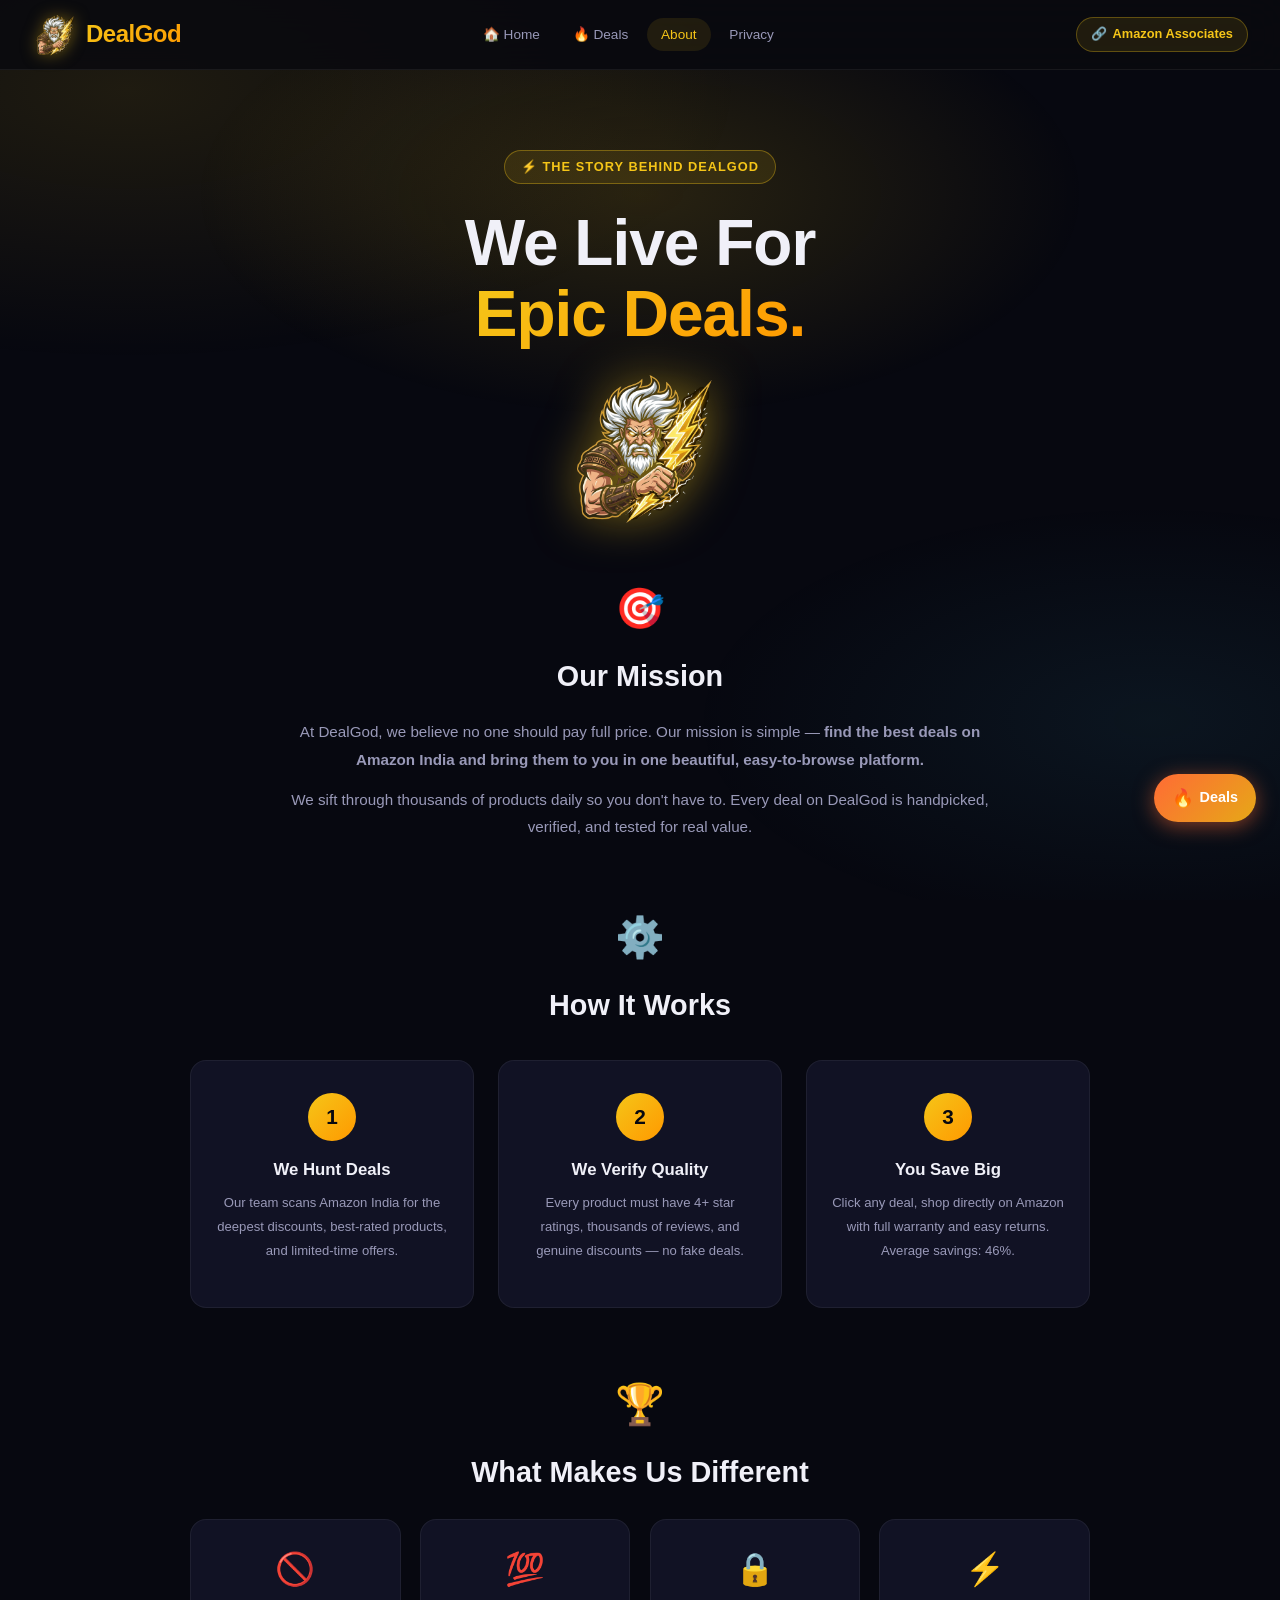
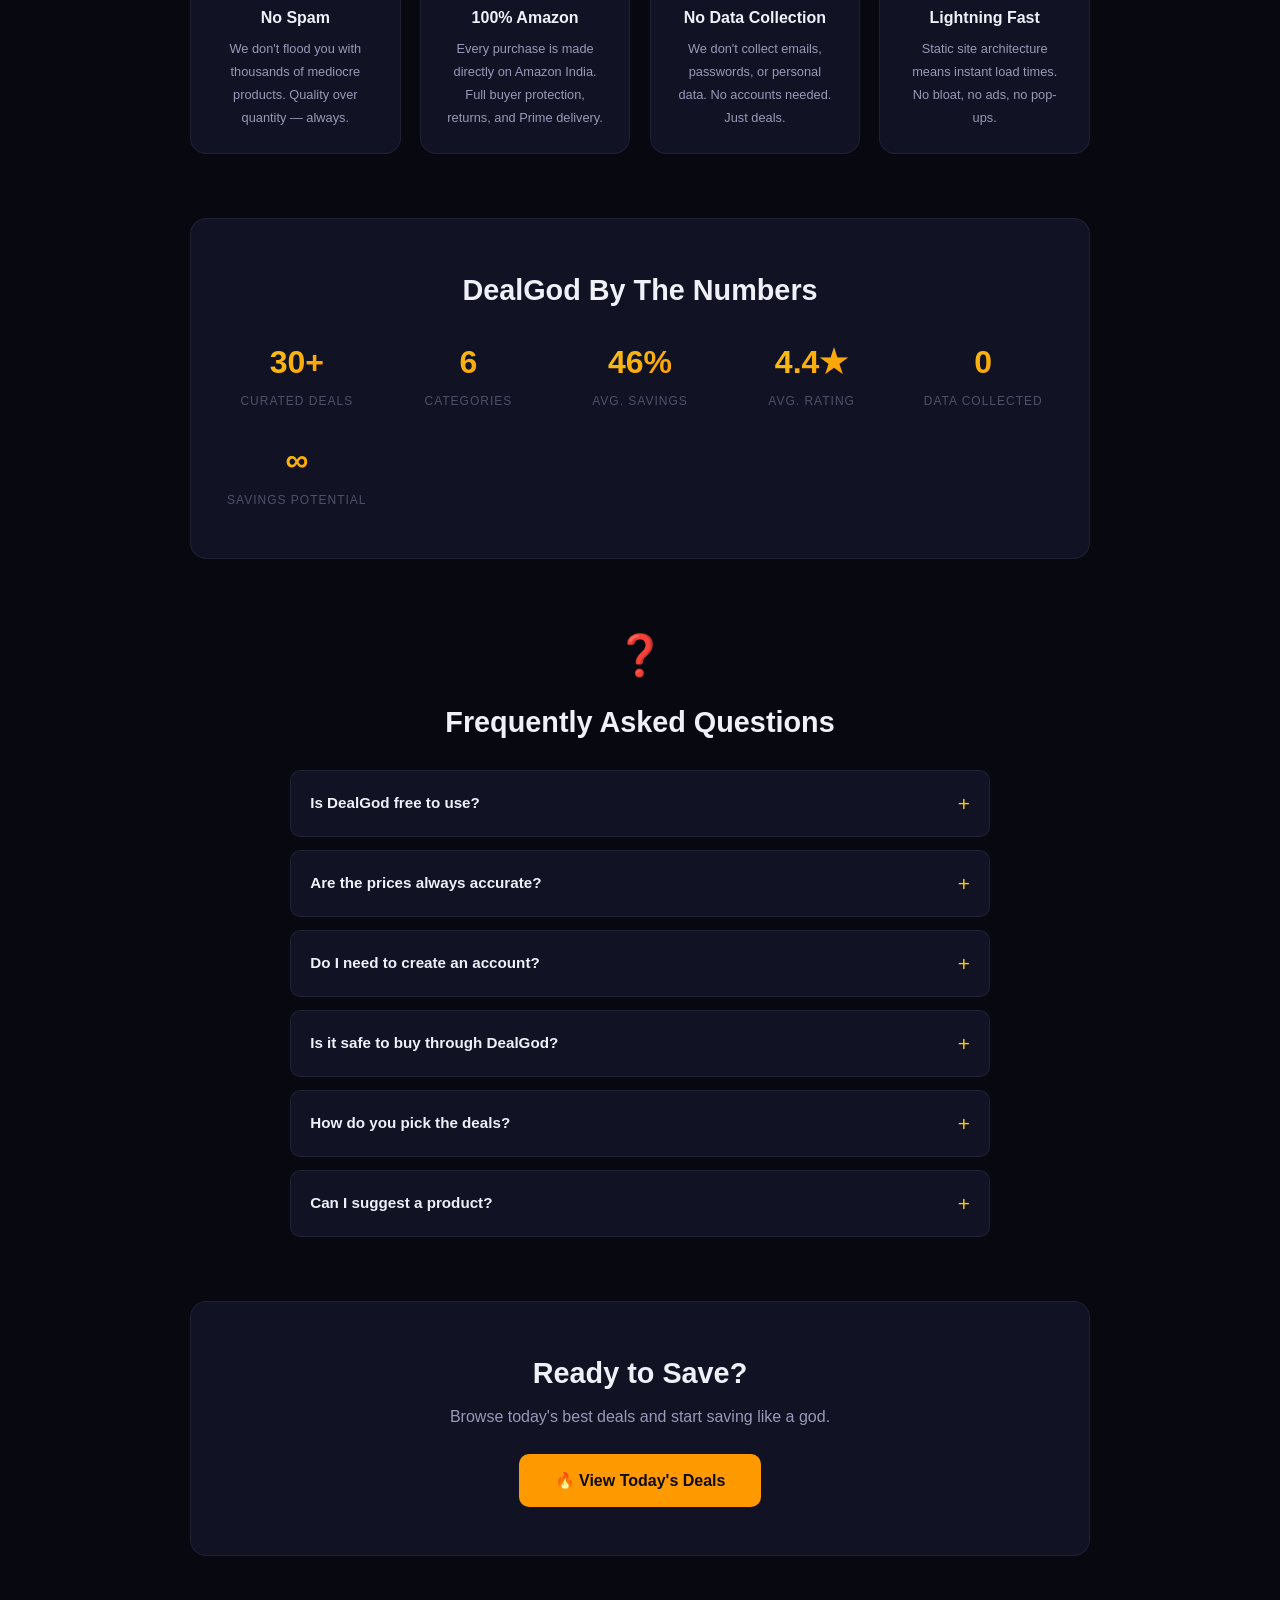
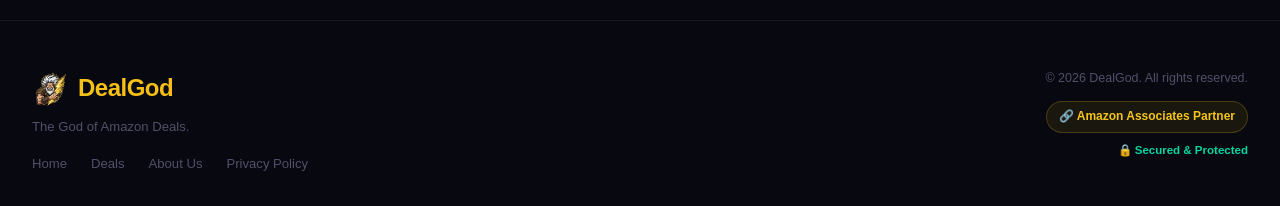
==== commit 70758590: "neww updates" ====
--- a/about.html
+++ b/about.html
@@ -28,6 +28,15 @@
   <link rel="stylesheet" href="style.css" />
 </head>
 <body>
+  <!-- Netlify Identity: redirect invite/confirm/recovery tokens to admin page -->
+  <script>
+    (function() {
+      var h = window.location.hash;
+      if (h && /token=/.test(h)) {
+        window.location.href = '/admin/' + h;
+      }
+    })();
+  </script>
 
   <!-- NAVIGATION -->
   <nav class="navbar" role="navigation">
@@ -48,8 +57,24 @@
         <span>🔗</span>
         Amazon Associates
       </div>
+      <button class="nav-hamburger" id="nav-hamburger" aria-label="Toggle menu">
+        <span></span><span></span><span></span>
+      </button>
     </div>
   </nav>
+
+  <!-- Mobile Nav Overlay -->
+  <div class="mobile-nav-overlay" id="mobile-nav-overlay">
+    <div class="mobile-nav-content">
+      <a href="index.html" class="mobile-nav-link">🏠 Home</a>
+      <a href="index.html#products" class="mobile-nav-link">🔥 Deals</a>
+      <a href="blog.html" class="mobile-nav-link">📝 Blog</a>
+      <a href="about.html" class="mobile-nav-link active">ℹ️ About</a>
+      <a href="contact.html" class="mobile-nav-link">📧 Contact</a>
+      <a href="privacy.html" class="mobile-nav-link">🔒 Privacy</a>
+      <a href="https://t.me/DealGodtelegram" target="_blank" rel="noopener noreferrer" class="mobile-nav-link mobile-nav-telegram">📱 Join Telegram</a>
+    </div>
+  </div>
 
   <!-- ABOUT HERO -->
   <header class="about-hero">
@@ -223,6 +248,7 @@
     </div>
   </footer>
 
+  <script src="nav.js"></script>
   <script>
     document.getElementById('footer-year').textContent = new Date().getFullYear();
   </script>
--- a/style.css
+++ b/style.css
@@ -2300,6 +2300,10 @@
 .mobile-nav-link:hover, .mobile-nav-link:active {
   color: var(--accent-gold);
   background: rgba(245, 197, 24, 0.08);
+}
+.mobile-nav-link.active {
+  color: var(--accent-gold);
+  background: rgba(245, 197, 24, 0.12);
 }
 .mobile-nav-telegram {
   margin-top: 1rem;
@@ -3033,3 +3037,40 @@
   transform: scale(1.12);
   box-shadow: 0 6px 28px rgba(0, 136, 204, 0.6);
 }
+
+/* ================================================================
+   FLOATING DEALS BUTTON (sub-pages)
+   ================================================================ */
+.deals-float-btn {
+  position: fixed;
+  bottom: 78px;
+  right: 24px;
+  display: inline-flex;
+  align-items: center;
+  gap: 6px;
+  padding: 10px 18px;
+  border-radius: 999px;
+  background: linear-gradient(135deg, #ff6b35, #e6a817);
+  color: #fff;
+  font-family: 'Outfit', sans-serif;
+  font-weight: 700;
+  font-size: 0.9rem;
+  text-decoration: none;
+  z-index: 9998;
+  box-shadow: 0 4px 20px rgba(255, 107, 53, 0.5);
+  transition: transform 0.3s, box-shadow 0.3s;
+  animation: pulse-glow 2s infinite;
+}
+.deals-float-btn:hover {
+  transform: scale(1.08);
+  box-shadow: 0 6px 30px rgba(255, 107, 53, 0.7);
+}
+.deals-float-icon { font-size: 1.1rem; }
+.deals-float-text { display: inline; }
+.top-deals-float-text { display: none; }
+.top-deals-float-icon { display: inline; }
+@media (max-width: 768px) {
+  .deals-float-btn { bottom: 68px; right: 1.2rem; padding: 8px 14px; font-size: 0.85rem; }
+  .top-deals-float-btn { width: auto; padding: 8px 14px; border-radius: 999px; font-size: 0.85rem; }
+  .top-deals-float-text { display: inline; margin-left: 4px; }
+}
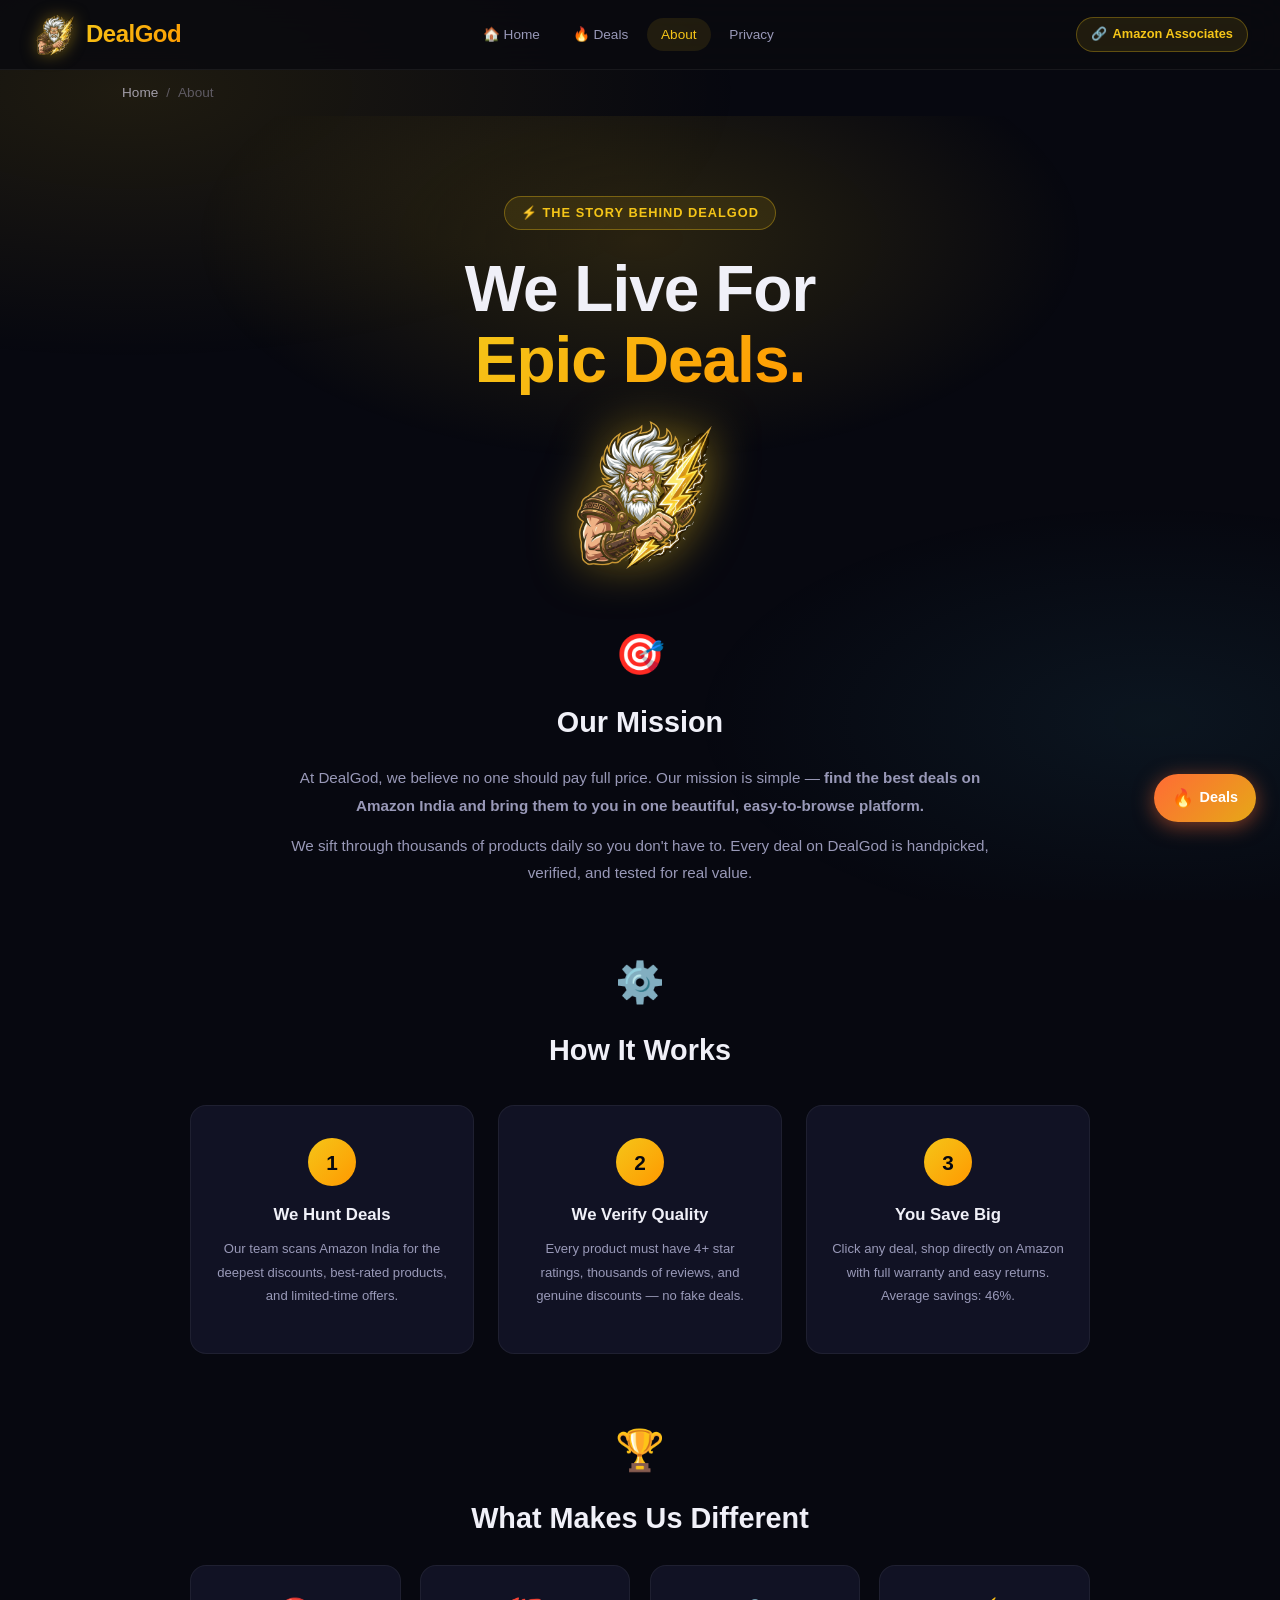
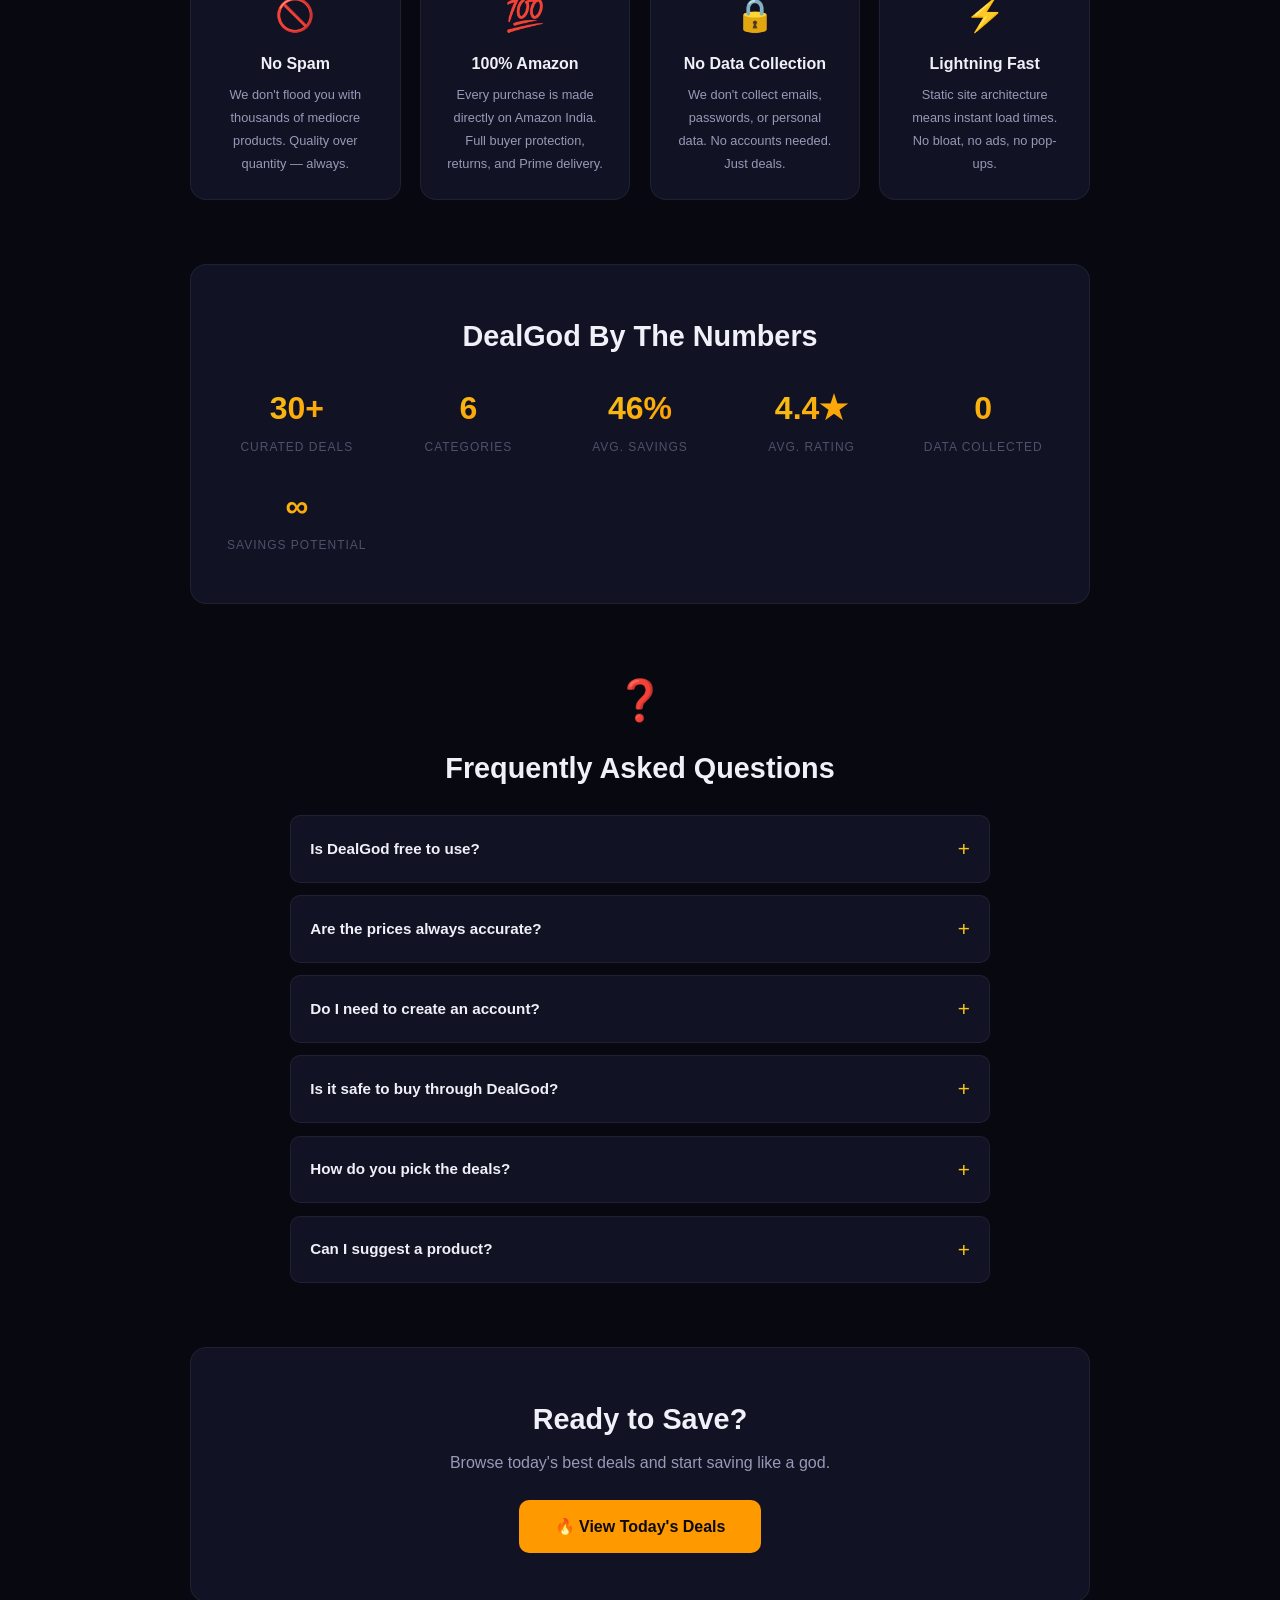
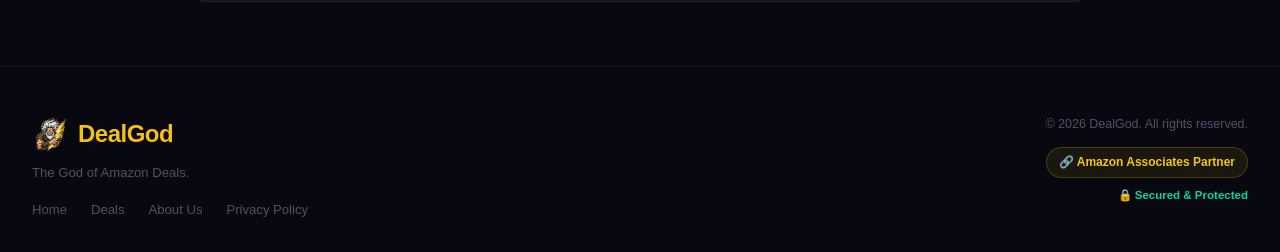
==== commit 2b9e6f91: "major update" ====
--- a/about.html
+++ b/about.html
@@ -63,6 +63,9 @@
     </div>
   </nav>
 
+  <!-- Breadcrumb -->
+  <div class="breadcrumb-bar"><a href="index.html">Home</a> <span>/</span> About</div>
+
   <!-- Mobile Nav Overlay -->
   <div class="mobile-nav-overlay" id="mobile-nav-overlay">
     <div class="mobile-nav-content">
--- a/style.css
+++ b/style.css
@@ -380,6 +380,52 @@
   font-weight: 500;
 }
 
+/* Hero CTA Group */
+.hero-cta-group {
+  display: flex;
+  justify-content: center;
+  align-items: center;
+  gap: 1rem;
+  flex-wrap: wrap;
+  margin-top: 1.8rem;
+  margin-bottom: 1.5rem;
+  animation: fadeInUp 0.7s ease 0.3s both;
+}
+
+.hero-deals-btn {
+  display: inline-flex;
+  align-items: center;
+  gap: 8px;
+  padding: 14px 28px;
+  border-radius: 999px;
+  background: linear-gradient(135deg, #ff6b35, #e6a817);
+  color: #070810;
+  font-family: 'Outfit', sans-serif;
+  font-weight: 800;
+  font-size: 1rem;
+  text-decoration: none;
+  box-shadow: 0 8px 30px rgba(255, 107, 53, 0.35);
+  transition: transform 0.25s, box-shadow 0.25s;
+  border: none;
+  cursor: pointer;
+}
+
+.hero-deals-btn:hover {
+  transform: translateY(-3px) scale(1.03);
+  box-shadow: 0 12px 40px rgba(255, 107, 53, 0.5);
+}
+
+.hero-deals-btn-arrow {
+  width: 18px;
+  height: 18px;
+  margin-left: 4px;
+  transition: transform 0.25s;
+}
+
+.hero-deals-btn:hover .hero-deals-btn-arrow {
+  transform: translateX(3px);
+}
+
 /* Hero Badges */
 .hero-badges {
   display: flex;
@@ -407,7 +453,7 @@
 .why-section {
   position: relative;
   z-index: 1;
-  padding: 4rem 2rem;
+  padding: 2.5rem 2rem;
 }
 
 .why-inner {
@@ -554,6 +600,27 @@
   font-weight: 700;
   box-shadow: 0 4px 20px rgba(245, 197, 24, 0.4);
 }
+
+/* ================================================================
+   BREADCRUMBS
+================================================================ */
+.breadcrumb-bar {
+  max-width: 1100px;
+  margin: 0 auto;
+  padding: 0.75rem 2rem;
+  font-size: 0.85rem;
+  color: var(--text-muted);
+  display: flex;
+  align-items: center;
+  gap: 0.5rem;
+}
+.breadcrumb-bar a {
+  color: var(--text-secondary);
+  text-decoration: none;
+  transition: color 0.2s;
+}
+.breadcrumb-bar a:hover { color: var(--accent-gold); }
+.breadcrumb-bar span { color: var(--text-muted); }
 
 /* ================================================================
    PRODUCT GRID
@@ -2357,11 +2424,11 @@
   .hero-badges { gap: 0.5rem; }
   .hero-badge { font-size: 0.72rem; padding: 6px 12px; }
 
-  .gift-finder-section { padding: 2rem 1.2rem; margin-bottom: 2rem; }
+  .gift-finder-section { padding: 1.5rem 1.2rem; margin-bottom: 1rem; }
   .gift-finder-header h2 { font-size: 1.5rem; }
   .gift-finder-form { padding: 1.2rem; }
 
-  .why-section { padding: 3rem 1.2rem; }
+  .why-section { padding: 2rem 1.2rem; }
   .why-grid { grid-template-columns: 1fr 1fr; gap: 1rem; }
   .why-card { padding: 1.4rem 1rem; }
 
@@ -2442,6 +2509,8 @@
   .hero-stat-value { font-size: 1.2rem; }
   .hero-badges { gap: 0.4rem; }
   .hero-badge { font-size: 0.65rem; padding: 5px 10px; }
+  .hero-cta-group { gap: 0.75rem; margin-top: 1.5rem; }
+  .hero-deals-btn { padding: 11px 20px; font-size: 0.9rem; }
 
   .product-grid { grid-template-columns: 1fr; gap: 1rem; }
   .card-image-wrap { padding-top: 55%; }
@@ -2451,7 +2520,9 @@
   .why-grid { grid-template-columns: 1fr; }
   .why-card { padding: 1.2rem 1rem; }
 
-  .gift-finder-section { padding: 1.5rem 1rem; }
+  .gift-finder-section { padding: 1.2rem 1rem; }
+
+  .breadcrumb-bar { padding: 0.6rem 1rem; font-size: 0.75rem; }
   .gift-finder-header h2 { font-size: 1.3rem; }
 
   .deals-section-header { margin-bottom: 1.2rem; padding-bottom: 1rem; }
@@ -2533,7 +2604,7 @@
    AI GIFT FINDER
 ================================================================ */
 .gift-finder-section {
-  padding: 3rem 2rem;
+  padding: 2rem 2rem;
   background: var(--bg-card);
   border-top: 1px solid var(--border-color);
   border-bottom: 1px solid var(--border-color);
@@ -3071,6 +3142,6 @@
 .top-deals-float-icon { display: inline; }
 @media (max-width: 768px) {
   .deals-float-btn { bottom: 68px; right: 1.2rem; padding: 8px 14px; font-size: 0.85rem; }
-  .top-deals-float-btn { width: auto; padding: 8px 14px; border-radius: 999px; font-size: 0.85rem; }
-  .top-deals-float-text { display: inline; margin-left: 4px; }
-}
+  .top-deals-float-btn { width: 44px; height: 44px; padding: 0; border-radius: 50%; font-size: 1.2rem; }
+  .top-deals-float-text { display: none; }
+}
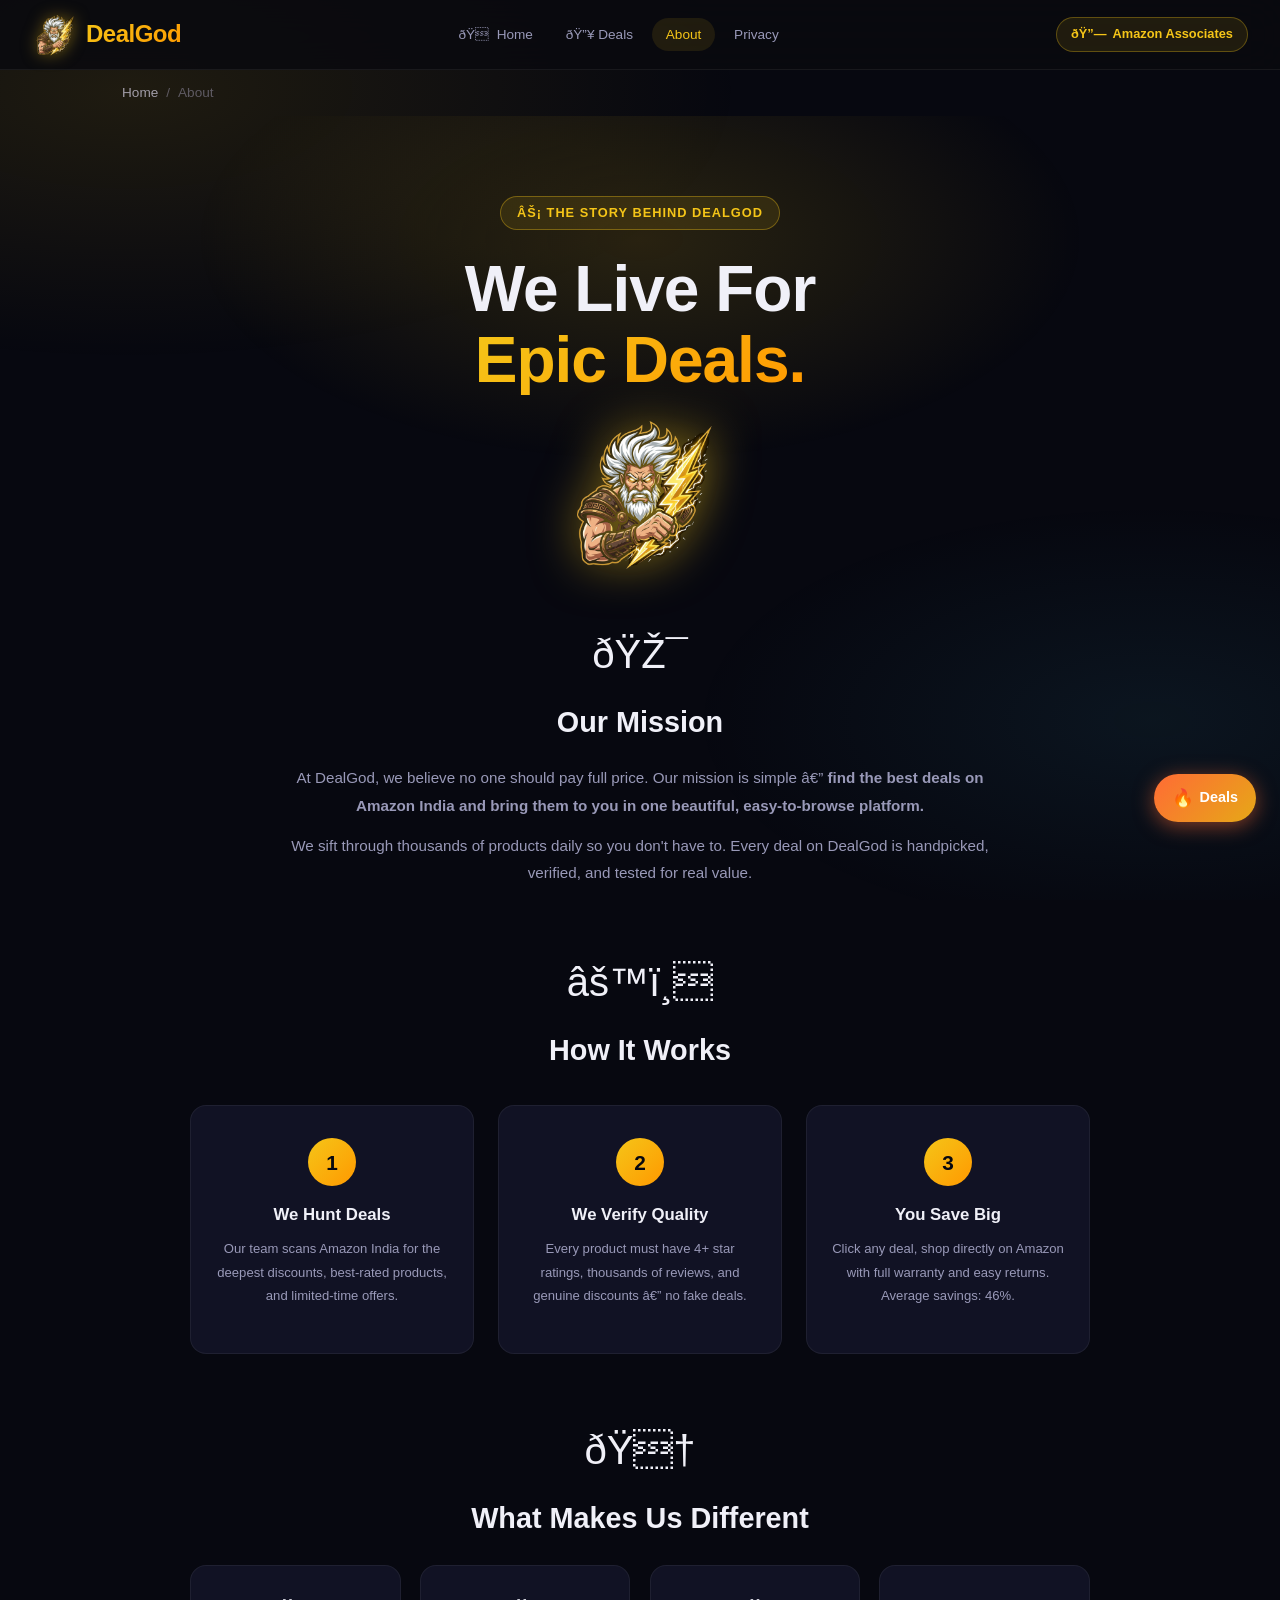
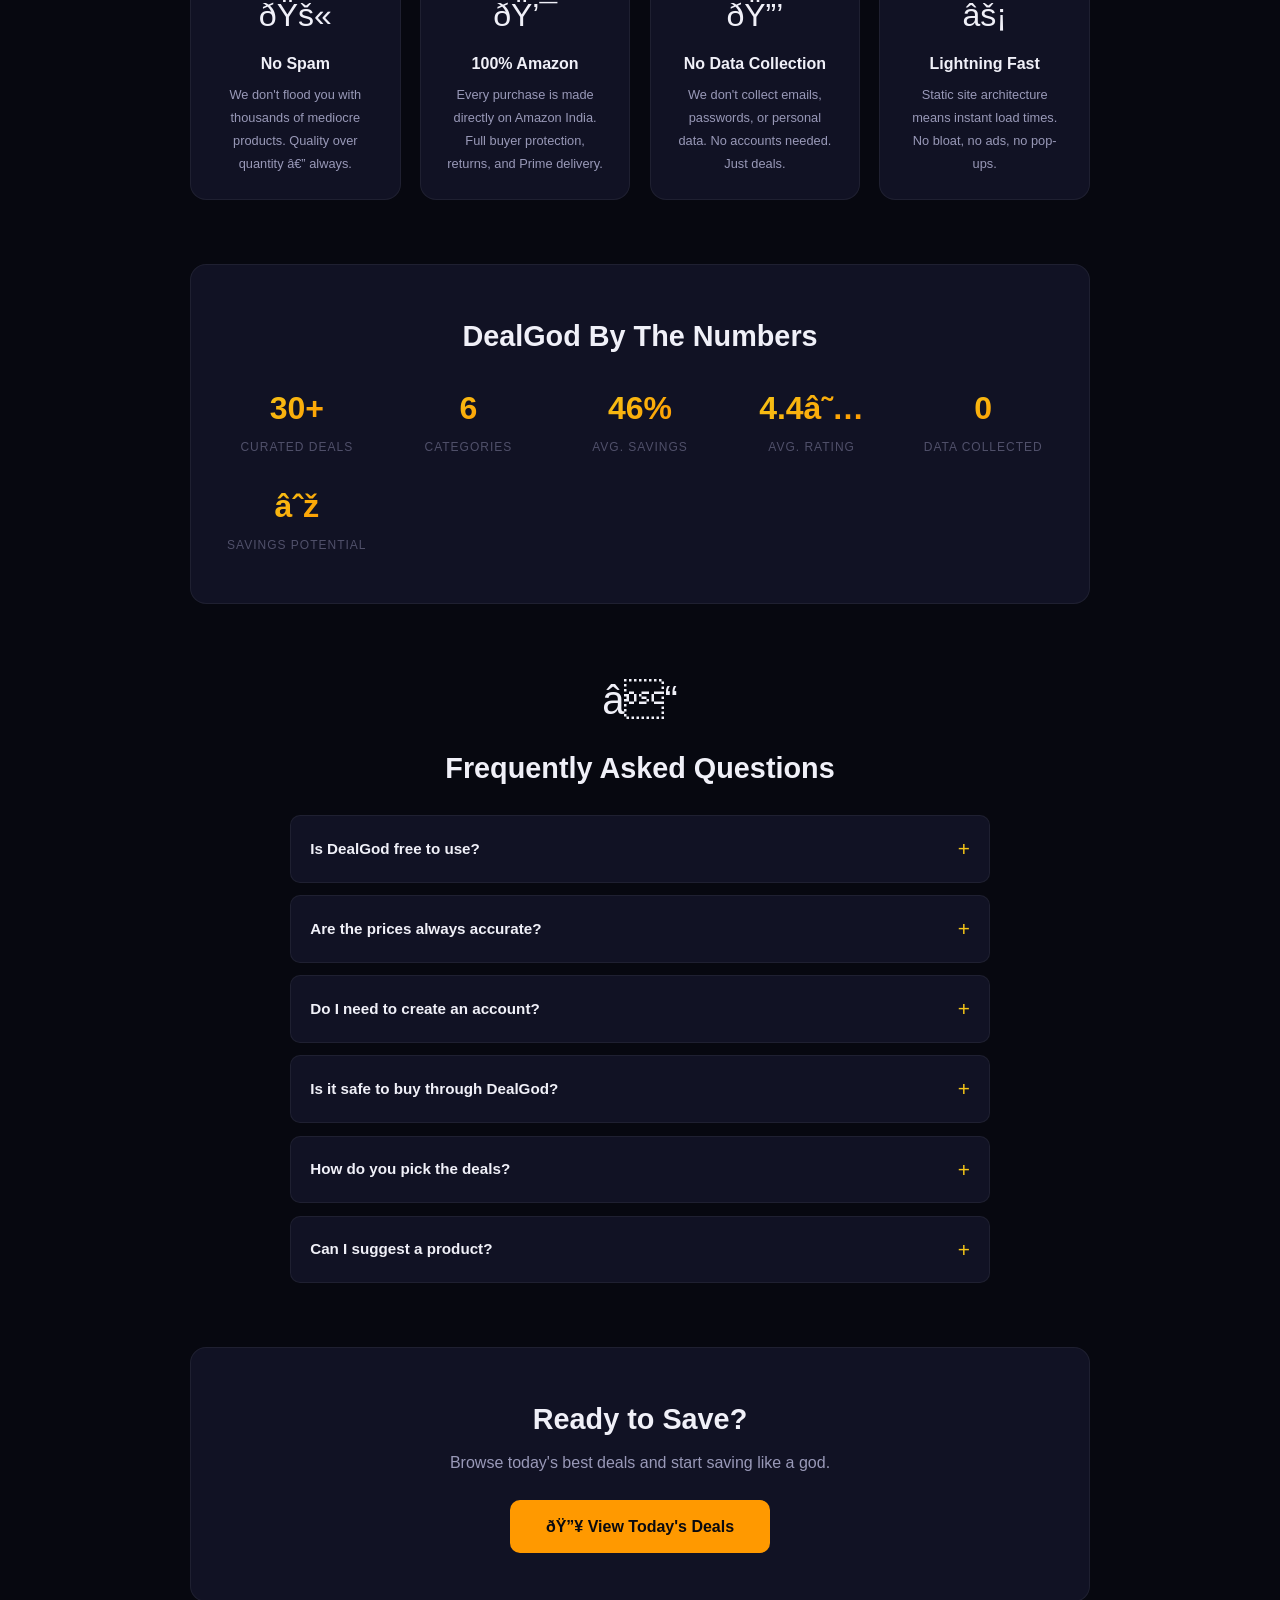
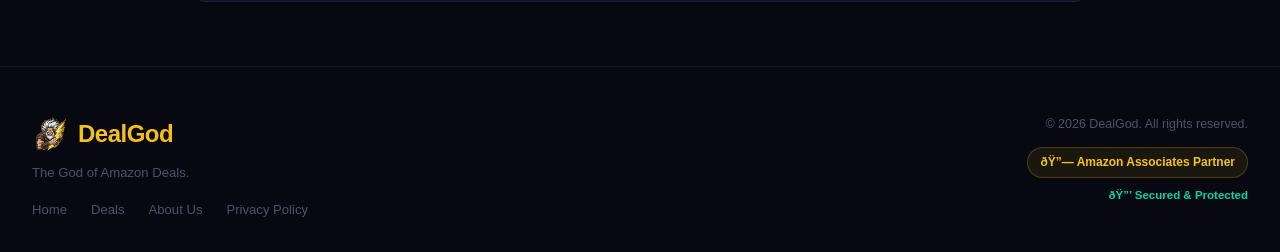
==== commit b614e43a: "fix: replace all index.html links with / for Cloudflare Pages routing" ====
--- a/about.html
+++ b/about.html
@@ -1,4 +1,4 @@
-<!DOCTYPE html>
+﻿<!DOCTYPE html>
 <html lang="en">
 <head>
   <meta charset="UTF-8" />
@@ -20,8 +20,8 @@
     base-uri 'self';
   " />
 
-  <title>About Us – DealGod</title>
-  <meta name="description" content="About DealGod – India's #1 Amazon deals platform. Learn who we are, our mission, and how we find the best deals." />
+  <title>About Us â€“ DealGod</title>
+  <meta name="description" content="About DealGod â€“ India's #1 Amazon deals platform. Learn who we are, our mission, and how we find the best deals." />
   <meta name="robots" content="index, follow" />
 
   <link rel="icon" type="image/png" href="logo.png" />
@@ -41,20 +41,20 @@
   <!-- NAVIGATION -->
   <nav class="navbar" role="navigation">
     <div class="nav-inner">
-      <a href="index.html" class="nav-brand" aria-label="DealGod Home">
+      <a href="/" class="nav-brand" aria-label="DealGod Home">
         <div class="nav-logo-icon">
           <img src="logo.png" alt="DealGod" class="nav-logo-img" />
         </div>
         <span class="nav-brand-name">DealGod</span>
       </a>
       <div class="nav-links">
-        <a href="index.html" class="nav-link">🏠 Home</a>
-        <a href="index.html#products" class="nav-link">🔥 Deals</a>
+        <a href="/" class="nav-link">ðŸ  Home</a>
+        <a href="/#products" class="nav-link">ðŸ”¥ Deals</a>
         <a href="about.html" class="nav-link active">About</a>
         <a href="privacy.html" class="nav-link">Privacy</a>
       </div>
       <div class="nav-tag-badge" aria-label="Amazon Associates">
-        <span>🔗</span>
+        <span>ðŸ”—</span>
         Amazon Associates
       </div>
       <button class="nav-hamburger" id="nav-hamburger" aria-label="Toggle menu">
@@ -64,18 +64,18 @@
   </nav>
 
   <!-- Breadcrumb -->
-  <div class="breadcrumb-bar"><a href="index.html">Home</a> <span>/</span> About</div>
+  <div class="breadcrumb-bar"><a href="/">Home</a> <span>/</span> About</div>
 
   <!-- Mobile Nav Overlay -->
   <div class="mobile-nav-overlay" id="mobile-nav-overlay">
     <div class="mobile-nav-content">
-      <a href="index.html" class="mobile-nav-link">🏠 Home</a>
-      <a href="index.html#products" class="mobile-nav-link">🔥 Deals</a>
-      <a href="blog.html" class="mobile-nav-link">📝 Blog</a>
-      <a href="about.html" class="mobile-nav-link active">ℹ️ About</a>
-      <a href="contact.html" class="mobile-nav-link">📧 Contact</a>
-      <a href="privacy.html" class="mobile-nav-link">🔒 Privacy</a>
-      <a href="https://t.me/DealGodtelegram" target="_blank" rel="noopener noreferrer" class="mobile-nav-link mobile-nav-telegram">📱 Join Telegram</a>
+      <a href="/" class="mobile-nav-link">ðŸ  Home</a>
+      <a href="/#products" class="mobile-nav-link">ðŸ”¥ Deals</a>
+      <a href="blog.html" class="mobile-nav-link">ðŸ“ Blog</a>
+      <a href="about.html" class="mobile-nav-link active">â„¹ï¸ About</a>
+      <a href="contact.html" class="mobile-nav-link">ðŸ“§ Contact</a>
+      <a href="privacy.html" class="mobile-nav-link">ðŸ”’ Privacy</a>
+      <a href="https://t.me/DealGodtelegram" target="_blank" rel="noopener noreferrer" class="mobile-nav-link mobile-nav-telegram">ðŸ“± Join Telegram</a>
     </div>
   </div>
 
@@ -83,7 +83,7 @@
   <header class="about-hero">
     <div class="hero-glow" aria-hidden="true"></div>
     <div class="about-hero-content">
-      <div class="hero-eyebrow">⚡ The Story Behind DealGod</div>
+      <div class="hero-eyebrow">âš¡ The Story Behind DealGod</div>
       <h1 class="hero-title">We Live For<br /><span>Epic Deals.</span></h1>
       <div class="hero-mascot" style="margin-top:1rem;">
         <img src="logo.png" alt="DealGod Zeus" class="hero-mascot-img" />
@@ -97,15 +97,15 @@
 
       <!-- Our Mission -->
       <section class="about-section">
-        <div class="about-section-icon">🎯</div>
+        <div class="about-section-icon">ðŸŽ¯</div>
         <h2>Our Mission</h2>
-        <p>At DealGod, we believe no one should pay full price. Our mission is simple — <strong>find the best deals on Amazon India and bring them to you in one beautiful, easy-to-browse platform.</strong></p>
+        <p>At DealGod, we believe no one should pay full price. Our mission is simple â€” <strong>find the best deals on Amazon India and bring them to you in one beautiful, easy-to-browse platform.</strong></p>
         <p>We sift through thousands of products daily so you don't have to. Every deal on DealGod is handpicked, verified, and tested for real value.</p>
       </section>
 
       <!-- How It Works -->
       <section class="about-section">
-        <div class="about-section-icon">⚙️</div>
+        <div class="about-section-icon">âš™ï¸</div>
         <h2>How It Works</h2>
         <div class="how-it-works-grid">
           <div class="hiw-step">
@@ -116,7 +116,7 @@
           <div class="hiw-step">
             <div class="hiw-number">2</div>
             <h3>We Verify Quality</h3>
-            <p>Every product must have 4+ star ratings, thousands of reviews, and genuine discounts — no fake deals.</p>
+            <p>Every product must have 4+ star ratings, thousands of reviews, and genuine discounts â€” no fake deals.</p>
           </div>
           <div class="hiw-step">
             <div class="hiw-number">3</div>
@@ -128,26 +128,26 @@
 
       <!-- What Makes Us Different -->
       <section class="about-section">
-        <div class="about-section-icon">🏆</div>
+        <div class="about-section-icon">ðŸ†</div>
         <h2>What Makes Us Different</h2>
         <div class="diff-grid">
           <div class="diff-card">
-            <span class="diff-emoji">🚫</span>
+            <span class="diff-emoji">ðŸš«</span>
             <h3>No Spam</h3>
-            <p>We don't flood you with thousands of mediocre products. Quality over quantity — always.</p>
-          </div>
-          <div class="diff-card">
-            <span class="diff-emoji">💯</span>
+            <p>We don't flood you with thousands of mediocre products. Quality over quantity â€” always.</p>
+          </div>
+          <div class="diff-card">
+            <span class="diff-emoji">ðŸ’¯</span>
             <h3>100% Amazon</h3>
             <p>Every purchase is made directly on Amazon India. Full buyer protection, returns, and Prime delivery.</p>
           </div>
           <div class="diff-card">
-            <span class="diff-emoji">🔒</span>
+            <span class="diff-emoji">ðŸ”’</span>
             <h3>No Data Collection</h3>
             <p>We don't collect emails, passwords, or personal data. No accounts needed. Just deals.</p>
           </div>
           <div class="diff-card">
-            <span class="diff-emoji">⚡</span>
+            <span class="diff-emoji">âš¡</span>
             <h3>Lightning Fast</h3>
             <p>Static site architecture means instant load times. No bloat, no ads, no pop-ups.</p>
           </div>
@@ -171,7 +171,7 @@
             <span class="about-stat-label">Avg. Savings</span>
           </div>
           <div class="about-stat">
-            <span class="about-stat-val">4.4★</span>
+            <span class="about-stat-val">4.4â˜…</span>
             <span class="about-stat-label">Avg. Rating</span>
           </div>
           <div class="about-stat">
@@ -179,7 +179,7 @@
             <span class="about-stat-label">Data Collected</span>
           </div>
           <div class="about-stat">
-            <span class="about-stat-val">∞</span>
+            <span class="about-stat-val">âˆž</span>
             <span class="about-stat-label">Savings Potential</span>
           </div>
         </div>
@@ -187,12 +187,12 @@
 
       <!-- FAQ -->
       <section class="about-section">
-        <div class="about-section-icon">❓</div>
+        <div class="about-section-icon">â“</div>
         <h2>Frequently Asked Questions</h2>
         <div class="faq-list">
           <details class="faq-item">
             <summary>Is DealGod free to use?</summary>
-            <p>Absolutely! DealGod is 100% free. We earn a small commission from Amazon when you make a purchase through our links — at no extra cost to you.</p>
+            <p>Absolutely! DealGod is 100% free. We earn a small commission from Amazon when you make a purchase through our links â€” at no extra cost to you.</p>
           </details>
           <details class="faq-item">
             <summary>Are the prices always accurate?</summary>
@@ -221,7 +221,7 @@
       <section class="about-cta">
         <h2>Ready to Save?</h2>
         <p>Browse today's best deals and start saving like a god.</p>
-        <a href="index.html" class="btn-buy about-cta-btn">🔥 View Today's Deals</a>
+        <a href="/" class="btn-buy about-cta-btn">ðŸ”¥ View Today's Deals</a>
       </section>
 
     </div>
@@ -237,16 +237,16 @@
         </div>
         <p class="footer-tagline">The God of Amazon Deals.</p>
         <nav class="footer-links" aria-label="Footer navigation">
-          <a href="index.html">Home</a>
-          <a href="index.html#products">Deals</a>
+          <a href="/">Home</a>
+          <a href="/#products">Deals</a>
           <a href="about.html">About Us</a>
           <a href="privacy.html">Privacy Policy</a>
         </nav>
       </div>
       <div class="footer-right">
         <p class="footer-copy">&copy; <span id="footer-year"></span> DealGod. All rights reserved.</p>
-        <div class="footer-amazon-badge">🔗 Amazon Associates Partner</div>
-        <p class="footer-security">🔒 Secured & Protected</p>
+        <div class="footer-amazon-badge">ðŸ”— Amazon Associates Partner</div>
+        <p class="footer-security">ðŸ”’ Secured & Protected</p>
       </div>
     </div>
   </footer>
@@ -257,3 +257,5 @@
   </script>
 </body>
 </html>
+
+
--- a/style.css
+++ b/style.css
@@ -659,7 +659,8 @@
 .sort-controls {
   display: flex;
   align-items: center;
-  gap: 0.6rem;
+  gap: 0.5rem;
+  flex-wrap: wrap;
 }
 
 .sort-label {
@@ -697,10 +698,93 @@
   color: var(--text-primary);
 }
 
+/* ---- Filter Jump Buttons ---- */
+.filter-jump-btn {
+  display: inline-flex;
+  align-items: center;
+  gap: 5px;
+  padding: 7px 14px;
+  background: rgba(245, 197, 24, 0.07);
+  border: 1px solid rgba(245, 197, 24, 0.28);
+  border-radius: var(--border-radius-pill);
+  color: var(--accent-gold);
+  font-size: 0.78rem;
+  font-weight: 700;
+  font-family: 'Inter', sans-serif;
+  cursor: pointer;
+  transition: var(--transition-smooth);
+  white-space: nowrap;
+  letter-spacing: 0.2px;
+}
+
+.filter-jump-btn:hover {
+  background: rgba(245, 197, 24, 0.18);
+  border-color: var(--accent-gold);
+  transform: translateY(-2px);
+  box-shadow: 0 4px 16px rgba(245, 197, 24, 0.22);
+}
+
+.filter-jump-btn:active {
+  transform: translateY(0);
+}
+
+.jump-arrow {
+  font-size: 0.85rem;
+  opacity: 0.75;
+  transition: transform 0.2s;
+}
+
+.filter-jump-btn:hover .jump-arrow {
+  transform: translateY(-2px);
+  opacity: 1;
+}
+
 .product-grid {
   display: grid;
   grid-template-columns: repeat(auto-fill, minmax(280px, 1fr));
   gap: 1.5rem;
+}
+
+/* ================================================================
+   PAGINATION
+================================================================ */
+.pagination {
+  display: flex;
+  justify-content: center;
+  align-items: center;
+  gap: 1rem;
+  margin-top: 2rem;
+  padding: 1rem 0;
+}
+
+.page-btn {
+  padding: 0.6rem 1.2rem;
+  background: var(--bg-card);
+  border: 1px solid var(--border-color);
+  border-radius: var(--border-radius-sm);
+  color: var(--text-primary);
+  font-family: 'Outfit', sans-serif;
+  font-weight: 600;
+  font-size: 0.9rem;
+  cursor: pointer;
+  transition: var(--transition-smooth);
+}
+
+.page-btn:hover:not(:disabled) {
+  background: var(--accent-primary);
+  border-color: var(--accent-primary);
+  color: #fff;
+}
+
+.page-btn:disabled {
+  opacity: 0.4;
+  cursor: not-allowed;
+}
+
+.page-info {
+  color: var(--text-muted);
+  font-size: 0.9rem;
+  font-weight: 500;
 }
 
 /* ---- Product Card ---- */
@@ -711,11 +795,14 @@
   overflow: hidden;
   display: flex;
   flex-direction: column;
-  cursor: default;
+  cursor: pointer;
   transition: var(--transition-smooth);
   position: relative;
   opacity: 0;
   transform: translateY(24px);
+  -webkit-user-select: none;
+  -moz-user-select: none;
+  user-select: none;
 }
 
 .product-card.visible {
@@ -945,30 +1032,27 @@
 .btn-buy-icon { font-size: 1rem; }
 
 .btn-wishlist {
-  width: 40px;
-  height: 40px;
+  width: 36px;
+  height: 36px;
   display: flex;
   align-items: center;
   justify-content: center;
-  background: rgba(255, 255, 255, 0.05);
-  border: 1px solid var(--border-color);
-  border-radius: var(--border-radius-sm);
+  background: transparent;
+  border: none;
+  border-radius: 50%;
   cursor: pointer;
   transition: var(--transition-smooth);
-  font-size: 1rem;
+  font-size: 1.1rem;
   color: var(--text-muted);
 }
 
 .btn-wishlist:hover {
-  background: rgba(255, 107, 157, 0.12);
-  border-color: rgba(255, 107, 157, 0.4);
   color: var(--accent-secondary);
-  transform: scale(1.08);
+  transform: scale(1.15);
 }
 
 .btn-wishlist.wishlisted {
   color: var(--accent-secondary);
-  border-color: rgba(255, 107, 157, 0.4);
 }
 
 /* ================================================================
@@ -1171,25 +1255,23 @@
    SHARE MENU
    ================================================================ */
 .btn-share {
-  width: 40px;
-  height: 40px;
+  width: 36px;
+  height: 36px;
   display: flex;
   align-items: center;
   justify-content: center;
-  background: rgba(255, 255, 255, 0.05);
-  border: 1px solid var(--border-color);
-  border-radius: var(--border-radius-sm);
+  background: transparent;
+  border: none;
+  border-radius: 50%;
   cursor: pointer;
   transition: var(--transition-smooth);
-  font-size: 1rem;
+  font-size: 1.1rem;
   color: var(--text-muted);
 }
 
 .btn-share:hover {
-  background: rgba(76, 201, 240, 0.12);
-  border-color: rgba(76, 201, 240, 0.4);
-  color: var(--accent-blue);
-  transform: scale(1.08);
+  color: var(--text-primary);
+  transform: scale(1.15);
 }
 
 .share-menu {
@@ -2438,7 +2520,7 @@
   .filter-chip, .price-chip { flex-shrink: 0; scroll-snap-align: start; white-space: nowrap; }
 
   .products-section { padding: 0 1.2rem 3rem; }
-  .product-grid { grid-template-columns: repeat(2, 1fr); gap: 1rem; }
+  .product-grid { grid-template-columns: repeat(3, 1fr); gap: 0.6rem; }
   .products-header { flex-direction: column; align-items: flex-start; gap: 0.6rem; }
 
   .card-body { padding: 0.8rem 0.8rem 0; }
@@ -2446,7 +2528,7 @@
   .card-desc { font-size: 0.75rem; -webkit-line-clamp: 1; }
   .card-footer { padding: 0.7rem 0.8rem 0.8rem; gap: 0.4rem; flex-wrap: wrap; }
   .btn-buy { padding: 8px 12px; font-size: 0.78rem; flex: 1 1 100%; }
-  .btn-wishlist, .btn-share, .btn-alert { width: 34px; height: 34px; font-size: 0.85rem; }
+  .btn-wishlist, .btn-share { width: 32px; height: 32px; font-size: 1rem; }
   .price-current { font-size: 1.1rem; }
   .card-badge { font-size: 0.6rem; top: 8px; left: 8px; padding: 3px 7px; }
   .card-discount { font-size: 0.65rem; top: 8px; right: 8px; }
@@ -2483,9 +2565,9 @@
   .about-hero { padding: 4rem 1.2rem 2.5rem; }
   .how-it-works-grid { grid-template-columns: 1fr; }
 
-  .mega-sale-banner { font-size: 0.78rem; padding: 7px 14px; }
-  .mega-sale-inner { gap: 6px; flex-wrap: wrap; }
-  .mega-sale-close { right: 8px; }
+  .mega-sale-banner { font-size: 0.78rem; padding: 7px 12px; }
+  .mega-sale-inner { gap: 6px; flex-wrap: wrap; justify-content: center; padding-right: 0; }
+  .mega-sale-close { margin-left: 6px; font-size: 1rem; }
 
   .search-autocomplete-dropdown { max-height: 300px; }
 }
@@ -2512,10 +2594,15 @@
   .hero-cta-group { gap: 0.75rem; margin-top: 1.5rem; }
   .hero-deals-btn { padding: 11px 20px; font-size: 0.9rem; }
 
-  .product-grid { grid-template-columns: 1fr; gap: 1rem; }
-  .card-image-wrap { padding-top: 55%; }
-  .btn-buy { flex: 1 1 100%; }
-  .card-footer { justify-content: center; }
+  .product-grid { grid-template-columns: repeat(3, 1fr); gap: 0.5rem; }
+  .card-image-wrap { padding-top: 60%; }
+  .card-title { font-size: 0.75rem; line-clamp: 1; -webkit-line-clamp: 1; }
+  .card-body { padding: 0.5rem 0.5rem 0; }
+  .card-footer { padding: 0.5rem; gap: 0.3rem; }
+  .price-current { font-size: 0.9rem; }
+  .price-original { font-size: 0.7rem; }
+  .btn-buy { padding: 6px 8px; font-size: 0.7rem; flex: 1 1 auto; }
+  .btn-wishlist, .btn-share { width: 28px; height: 28px; font-size: 0.9rem; }
 
   .why-grid { grid-template-columns: 1fr; }
   .why-card { padding: 1.2rem 1rem; }
@@ -2536,6 +2623,10 @@
 
   .sort-controls { width: 100%; }
   .sort-select { flex: 1; }
+
+  .pagination { gap: 0.5rem; margin-top: 1.5rem; }
+  .page-btn { padding: 0.5rem 0.8rem; font-size: 0.8rem; }
+  .page-info { font-size: 0.8rem; }
 }
 
 /* ================================================================
@@ -2582,10 +2673,12 @@
   border: none;
   color: #070810;
   cursor: pointer;
-  position: absolute;
-  right: 20px;
   font-size: 1.2rem;
   opacity: 0.8;
+  padding: 0 4px;
+  line-height: 1;
+  flex-shrink: 0;
+  margin-left: 8px;
 }
 .mega-sale-close:hover { opacity: 1; }
 .mega-sale-pulse {
@@ -2683,64 +2776,6 @@
 .card-deal-score button:hover { transform: scale(1.2); opacity: 1;}
 .card-bank-offer { font-size: 0.75rem; color: var(--accent-blue); background: rgba(76, 201, 240, 0.1); padding: 4px 8px; border-radius: 4px; margin-top: 6px; display: inline-block; font-weight: 600;}
 .card-price-history { font-size: 0.72rem; color: var(--accent-green); margin-top: 4px; font-weight: 500;}
-
-.btn-alert {
-  background: rgba(255,255,255,0.05);
-  border: 1px solid var(--border-color);
-  color: var(--text-primary);
-  border-radius: 50%;
-  width: 36px;
-  height: 36px;
-  display: flex;
-  align-items: center;
-  justify-content: center;
-  cursor: pointer;
-  transition: var(--transition-smooth);
-}
-.btn-alert:hover { background: rgba(245, 197, 24, 0.1); border-color: var(--accent-gold); }
-
-/* ================================================================
-   PRICE DROP ALERT MODAL
-================================================================ */
-.alert-modal-overlay {
-  position: fixed;
-  inset: 0;
-  background: rgba(0,0,0,0.8);
-  backdrop-filter: blur(8px);
-  z-index: 2000;
-  display: flex;
-  align-items: center;
-  justify-content: center;
-  opacity: 0;
-  pointer-events: none;
-  transition: opacity 0.3s ease;
-}
-.alert-modal-overlay.visible {
-  opacity: 1;
-  pointer-events: auto;
-}
-.alert-modal {
-  background: var(--bg-primary);
-  border: 1px solid var(--border-color);
-  border-radius: var(--border-radius);
-  width: 90%;
-  max-width: 450px;
-  padding: 2rem;
-  position: relative;
-  transform: translateY(20px);
-  transition: transform 0.3s ease;
-}
-.alert-modal-overlay.visible .alert-modal { transform: translateY(0); }
-.alert-header { display: flex; justify-content: space-between; align-items: center; margin-bottom: 1.5rem; }
-.alert-header h2 { font-family: 'Outfit', sans-serif; font-size: 1.4rem; color: var(--text-primary); }
-.alert-close { background: none; border: none; color: var(--text-muted); font-size: 1.5rem; cursor: pointer; }
-.alert-body p { color: var(--text-secondary); font-size: 0.9rem; margin-bottom: 1.5rem; }
-.alert-form { display: flex; flex-direction: column; gap: 1rem; }
-.alert-input-group { display: flex; flex-direction: column; gap: 0.5rem; }
-.alert-input-group label { font-size: 0.85rem; color: var(--text-muted); font-weight: 600; }
-.alert-input-group input { padding: 12px; background: rgba(255,255,255,0.05); border: 1px solid var(--border-color); border-radius: var(--border-radius-sm); color: var(--text-primary); outline: none; transition: border-color 0.2s;}
-.alert-input-group input:focus { border-color: var(--accent-primary); }
-.alert-submit-btn { margin-top: 0.5rem; padding: 12px; background: var(--gradient-accent); color: #070810; font-weight: 700; border: none; border-radius: var(--border-radius-sm); cursor: pointer; font-size: 1rem;}
 
 /* ================================================================
    COMPARE MODAL RELATED DEALS
@@ -3145,3 +3180,116 @@
   .top-deals-float-btn { width: 44px; height: 44px; padding: 0; border-radius: 50%; font-size: 1.2rem; }
   .top-deals-float-text { display: none; }
 }
+
+/* ================================================================
+   MOBILE RESPONSIVE — WHY GRID, SORT CONTROLS, PRODUCTS HEADER
+   ================================================================ */
+
+/* Why Us: 2-per-row on mobile (4 cards → 2×2 grid) */
+@media (max-width: 640px) {
+  .why-grid {
+    grid-template-columns: repeat(2, 1fr);
+    gap: 0.75rem;
+  }
+  .why-card {
+    padding: 1.2rem 1rem;
+  }
+  .why-icon {
+    font-size: 1.6rem;
+    margin-bottom: 0.5rem;
+  }
+  .why-card h3 {
+    font-size: 0.88rem;
+  }
+  .why-card p {
+    font-size: 0.75rem;
+    line-height: 1.5;
+  }
+  .why-section {
+    padding: 1.5rem 1rem;
+  }
+  .why-title {
+    font-size: 1.3rem;
+    margin-bottom: 1.5rem;
+  }
+
+  /* Sort controls: wrap to 2 rows, selects expand */
+  .products-header {
+    flex-direction: column;
+    align-items: flex-start;
+    gap: 0.75rem;
+  }
+  .sort-controls {
+    width: 100%;
+    gap: 0.4rem;
+  }
+  .sort-controls .sort-select {
+    flex: 1;
+    min-width: 0;
+    font-size: 0.78rem;
+    padding: 7px 8px;
+    padding-right: 24px;
+  }
+  .sort-label {
+    font-size: 0.75rem;
+    white-space: nowrap;
+  }
+  .products-count {
+    font-size: 0.82rem;
+  }
+
+  /* Hero compactness */
+  .hero {
+    padding: 4rem 1rem 3rem;
+  }
+  .hero-mascot {
+    width: 110px;
+    height: 110px;
+  }
+
+  /* Products grid: 2 columns on mobile */
+  .product-grid {
+    grid-template-columns: repeat(2, 1fr);
+    gap: 0.75rem;
+  }
+  .card-title { font-size: 0.8rem; }
+  .card-desc  { display: none; }
+  .card-body  { padding: 0.6rem; }
+  .card-footer { padding: 0.5rem 0.6rem; gap: 0.3rem; }
+  .btn-buy { font-size: 0.75rem; padding: 7px 10px; }
+
+  /* Mobile hamburger nav completeness */
+  .mobile-nav-content {
+    display: flex;
+    flex-direction: column;
+    gap: 0;
+  }
+  .mobile-nav-link {
+    padding: 14px 1.5rem;
+    font-size: 1rem;
+    border-bottom: 1px solid var(--border-color);
+  }
+  .mobile-nav-telegram {
+    margin-top: 0.5rem;
+    background: rgba(0, 136, 204, 0.1);
+    color: #29b6f6;
+    border-radius: 0;
+  }
+}
+
+/* Tablet — keep 3-column grid */
+@media (max-width: 900px) and (min-width: 641px) {
+  .product-grid {
+    grid-template-columns: repeat(3, 1fr);
+    gap: 1rem;
+  }
+  .sort-controls {
+    flex-wrap: wrap;
+    gap: 0.4rem;
+  }
+  .sort-controls .sort-select {
+    font-size: 0.8rem;
+    padding: 6px 10px;
+    padding-right: 26px;
+  }
+}
